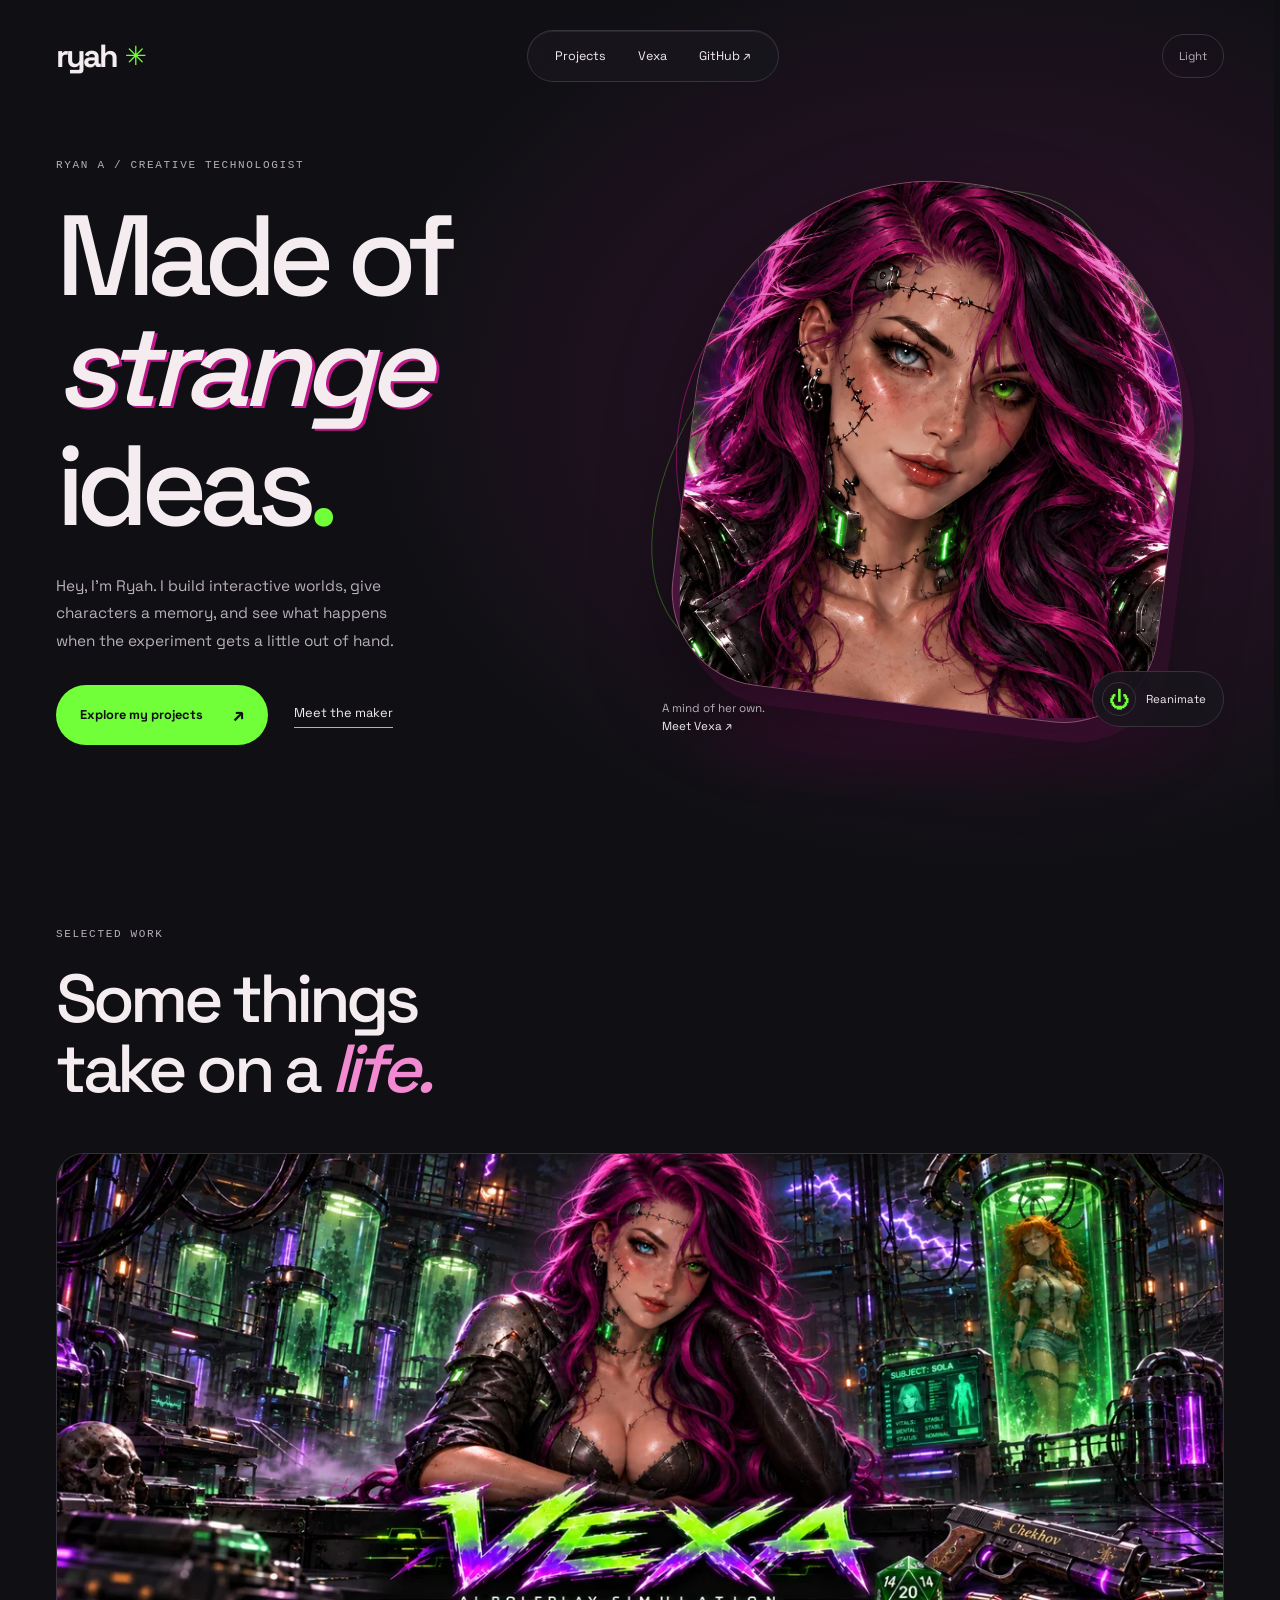
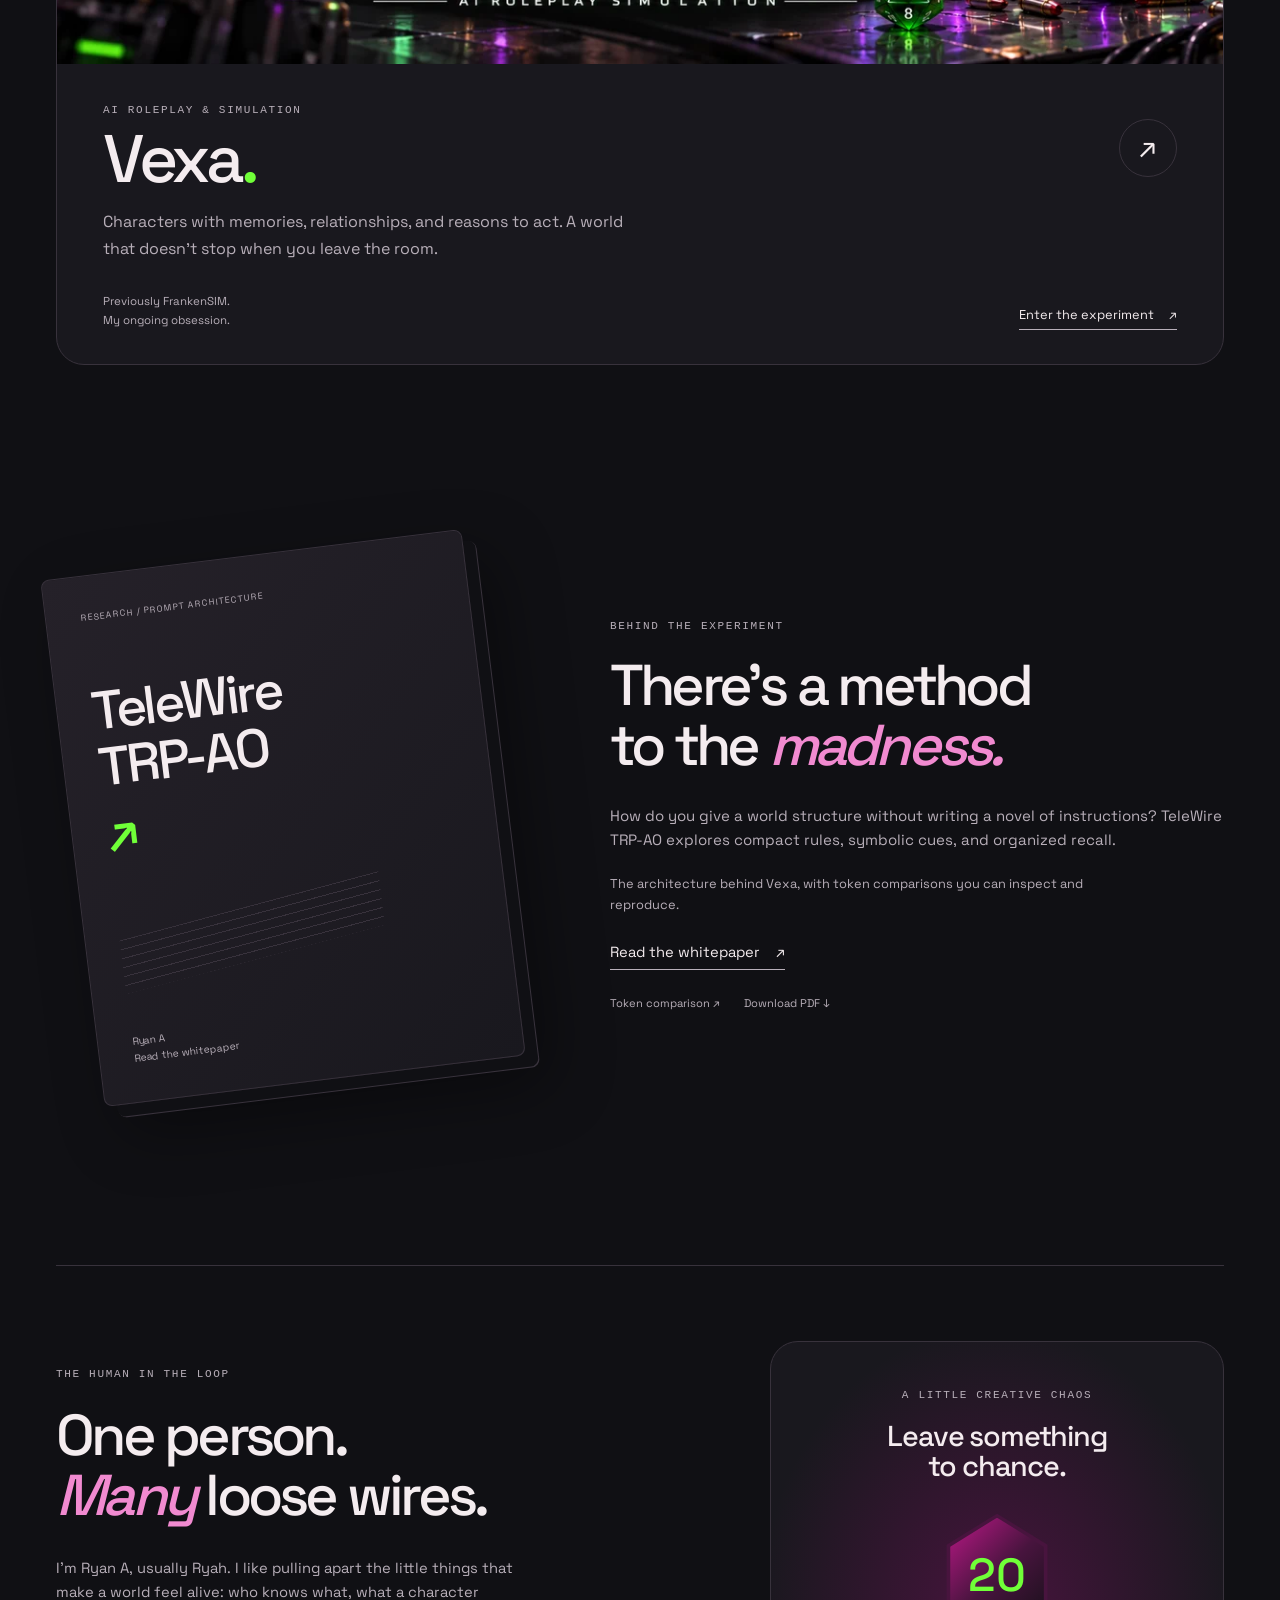
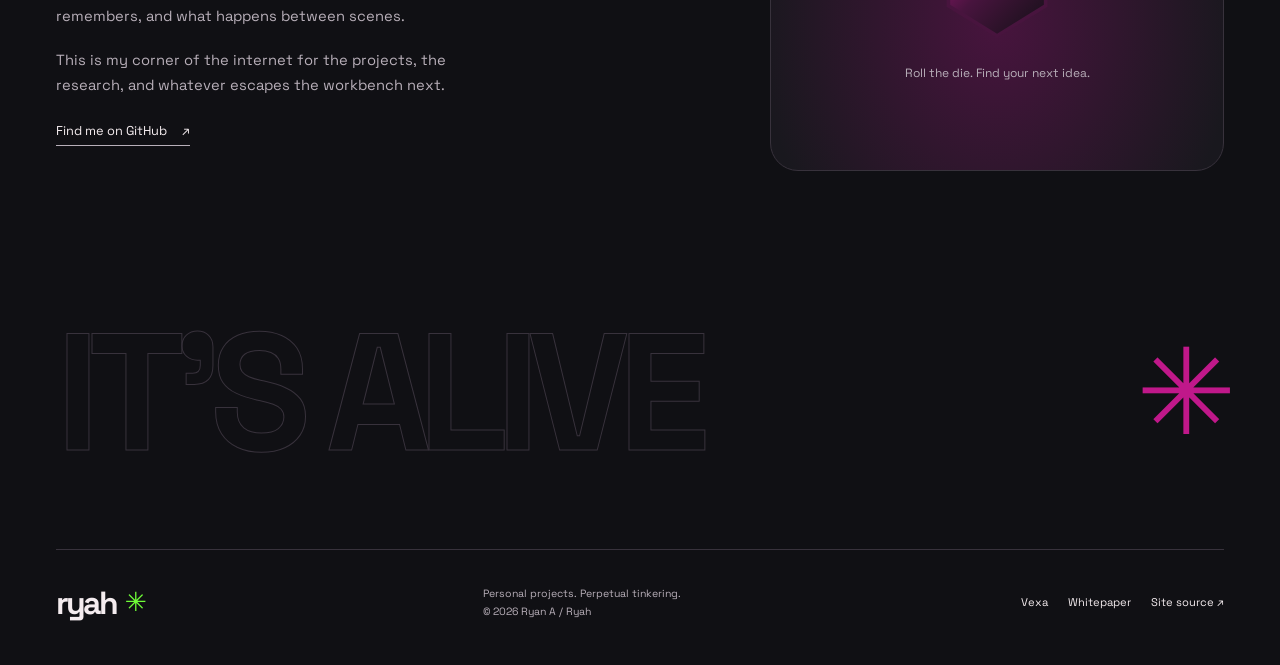
==== index.html @ 78259ca6 "redesign" ====
﻿<!doctype html>
<html lang="en">
  <head>
    <meta charset="utf-8" />
    <meta name="viewport" content="width=device-width, initial-scale=1" />
    <title>Ryan A / Ryah | Projects &amp; Writing</title>
    <meta
      name="description"
      content="Personal projects by Ryan A (Ryah). Explore Vexa, a stateful roleplay preset, and the TeleWire TRP-AO technical whitepaper."
    />
    <meta property="og:title" content="Ryan A / Ryah" />
    <meta
      property="og:description"
      content="Experiments in interactive worlds, character systems, and structured prompting."
    />
    <meta property="og:type" content="website" />
    <meta property="og:url" content="https://ryah.github.io/" />
    <meta
      property="og:image"
      content="https://ryah.github.io/assets/vexa-banner.webp"
    />
    <link rel="canonical" href="https://ryah.github.io/" />
    <link rel="icon" href="assets/favicon.svg" type="image/svg+xml" />
    <link rel="stylesheet" href="assets/site.css?v=reanimated1" />
    <script src="assets/theme.js?v=reanimated1"></script>
    <link
      rel="preload"
      href="assets/fonts/space-grotesk.ttf"
      as="font"
      type="font/ttf"
      crossorigin
    />
  </head>
  <body>
    <a class="skip" href="#main">Skip to content</a>
    <header class="site-header wrap">
      <a class="brand" href="./" aria-label="Ryah home"
        >ryah<span aria-hidden="true">&#10035;</span></a
      >
      <nav class="nav" aria-label="Main navigation">
        <a href="#work">Projects</a><a href="vexa/">Vexa</a
        ><a href="https://github.com/Ryah"
          >GitHub <span aria-hidden="true">&#8599;</span></a
        >
      </nav>
      <button class="theme-toggle" data-theme-toggle type="button" hidden>
        Light
      </button>
    </header>
    <main id="main">
      <section class="hero wrap" aria-labelledby="intro-heading">
        <div class="hero-copy">
          <p class="eyebrow">Ryan A / Creative technologist</p>
          <h1 id="intro-heading">
            Made of<br /><em>strange</em><br />ideas<span class="period"
              >.</span
            >
          </h1>
          <p class="intro">
            Hey, I'm Ryah. I build interactive worlds, give characters a memory,
            and see what happens when the experiment gets a little out of hand.
          </p>
          <div class="actions">
            <a class="button" href="#work"
              >Explore my projects <span aria-hidden="true">&#8599;</span></a
            ><a class="text-link" href="#about">Meet the maker</a>
          </div>
        </div>
        <div class="hero-stage">
          <div class="orbit orbit-one" aria-hidden="true"></div>
          <div class="orbit orbit-two" aria-hidden="true"></div>
          <figure class="specimen">
            <img
              src="assets/vexa-portrait.webp"
              width="900"
              height="900"
              alt="Vexa, a stitched cyberpunk character with magenta hair and mismatched glowing eyes"
              fetchpriority="high"
            />
          </figure>
          <div class="specimen-base" aria-hidden="true"></div>
          <p class="specimen-caption">
            A mind of her own.<br /><a href="vexa/"
              >Meet Vexa <span aria-hidden="true">&#8599;</span></a
            >
          </p>
          <button
            class="power-control"
            type="button"
            data-power
            aria-pressed="false"
            hidden
          >
            <span class="power-symbol" aria-hidden="true">&#9211;</span
            ><span data-power-label>Reanimate</span>
          </button>
        </div>
      </section>
      <section
        class="work-section wrap"
        id="work"
        aria-labelledby="work-heading"
      >
        <div class="section-heading">
          <p class="eyebrow">Selected work</p>
          <h2 id="work-heading">Some things<br />take on a <em>life.</em></h2>
        </div>
        <article class="project feature-project" data-reveal>
          <a class="project-image" href="vexa/" aria-label="Explore Vexa"
            ><img
              src="assets/vexa-lab.webp"
              width="1600"
              height="900"
              alt="Vexa in her neon laboratory with the Vexa roleplay simulation wordmark"
              loading="lazy"
          /></a>
          <div class="project-copy">
            <div class="project-heading">
              <div>
                <p class="eyebrow">AI roleplay &amp; simulation</p>
                <h3>Vexa<span class="period">.</span></h3>
              </div>
              <a class="circle-link" href="vexa/" aria-label="Explore Vexa"
                >&#8599;</a
              >
            </div>
            <p>
              Characters with memories, relationships, and reasons to act. A
              world that doesn't stop when you leave the room.
            </p>
            <div class="project-bottom">
              <p>Previously FrankenSIM.<br />My ongoing obsession.</p>
              <a class="text-link" href="vexa/"
                >Enter the experiment <span aria-hidden="true">&#8599;</span></a
              >
            </div>
          </div>
        </article>
      </section>
      <section
        class="research-section wrap"
        aria-labelledby="research-heading"
        data-reveal
      >
        <a
          class="paper-art"
          href="research/telewire/TeleWire-TRP-AO-Whitepaper.html"
          aria-label="Read the TeleWire TRP-AO whitepaper"
          ><div class="paper-sheet">
            <span class="paper-kicker">Research / Prompt architecture</span
            ><strong>TeleWire<br />TRP-AO<span>&#8599;</span></strong>
            <div class="paper-lines" aria-hidden="true"></div>
            <span class="paper-foot">Ryan A<br />Read the whitepaper</span>
          </div></a
        >
        <div class="research-copy">
          <p class="eyebrow">Behind the experiment</p>
          <h2 id="research-heading">
            There's a method<br />to the <em>madness.</em>
          </h2>
          <p>
            How do you give a world structure without writing a novel of
            instructions? TeleWire TRP-AO explores compact rules, symbolic cues,
            and organized recall.
          </p>
          <p class="small-copy">
            The architecture behind Vexa, with token comparisons you can inspect
            and reproduce.
          </p>
          <a
            class="text-link prominent"
            href="research/telewire/TeleWire-TRP-AO-Whitepaper.html"
            >Read the whitepaper <span aria-hidden="true">&#8599;</span></a
          >
          <div class="research-links">
            <a href="research/telewire/trp-base-comparison/report.html"
              >Token comparison &#8599;</a
            ><a href="research/telewire/TeleWire-TRP-AO-Whitepaper.pdf"
              >Download PDF &#8595;</a
            >
          </div>
        </div>
      </section>
      <section
        class="about-section wrap"
        id="about"
        aria-labelledby="about-heading"
        data-reveal
      >
        <div class="about-copy">
          <p class="eyebrow">The human in the loop</p>
          <h2 id="about-heading">
            One person.<br /><em>Many</em> loose wires.
          </h2>
          <p>
            I'm Ryan A, usually Ryah. I like pulling apart the little things
            that make a world feel alive: who knows what, what a character
            remembers, and what happens between scenes.
          </p>
          <p>
            This is my corner of the internet for the projects, the research,
            and whatever escapes the workbench next.
          </p>
          <a class="text-link" href="https://github.com/Ryah"
            >Find me on GitHub <span aria-hidden="true">&#8599;</span></a
          >
        </div>
        <aside class="dice-toy" aria-labelledby="dice-heading">
          <p class="eyebrow">A little creative chaos</p>
          <h3 id="dice-heading">Leave something<br />to chance.</h3>
          <button
            class="dice-button"
            type="button"
            data-roll
            hidden
            aria-label="Roll a twenty-sided die"
          >
            <span class="die-number" aria-hidden="true">20</span>
          </button>
          <p
            class="dice-result"
            data-roll-result
            role="status"
            aria-live="polite"
          >
            Roll the die. Find your next idea.
          </p>
          <noscript><p>Enable JavaScript to roll the die.</p></noscript>
        </aside>
      </section>
      <div class="closing wrap" aria-hidden="true">
        IT'S ALIVE<span>&#10035;</span>
      </div>
    </main>
    <footer class="site-footer wrap">
      <a class="brand" href="./"
        >ryah<span aria-hidden="true">&#10035;</span></a
      >
      <p>
        Personal projects. Perpetual tinkering.<br />&copy; 2026 Ryan A / Ryah
      </p>
      <div>
        <a href="vexa/">Vexa</a
        ><a href="research/telewire/TeleWire-TRP-AO-Whitepaper.html"
          >Whitepaper</a
        ><a href="https://github.com/Ryah/ryah.github.io"
          >Site source &#8599;</a
        >
      </div>
    </footer>
  </body>
</html>
---- assets/site.css ----
/* Vexa: cyberpunk gothic with physical, Apple-inspired web surfaces.
   DESIGN_VARIANCE: 9 / MOTION_INTENSITY: 6 / VISUAL_DENSITY: 3.
   Shape system: 28px panels, arch-shaped specimen, pill controls.
   Frosted navigation is a web approximation, not Apple Liquid Glass. */
@font-face {
  font-family: Space Grotesk;
  src: url("fonts/space-grotesk.ttf") format("truetype");
  font-weight: 300 700;
  font-display: swap;
}
:root {
  color-scheme: dark;
  --obsidian: #101014;
  --magenta: #c0188a;
  --toxic: #70ff38;
  --plum: #48143e;
  --gunmetal: #41434a;
  --rose: #e4b4a9;
  --bg: #101014;
  --surface: #19181e;
  --ink: #f4ecef;
  --muted: #b8afb9;
  --line: #38323c;
  --accent: #70ff38;
  --link: #f18ad0;
  --wash: #48143e;
  --glass: rgba(24, 22, 29, 0.88);
  --paper: #252129;
  --shadow: rgba(0, 0, 0, 0.4);
}
:root[data-theme="light"] {
  color-scheme: light;
  --bg: #f3e7ed;
  --surface: #eadbe5;
  --ink: #201821;
  --muted: #655666;
  --line: #c8acbf;
  --accent: #316c1b;
  --link: #a51175;
  --wash: #e8bfd9;
  --glass: rgba(243, 231, 237, 0.92);
  --paper: #e5d0df;
  --shadow: rgba(72, 20, 62, 0.17);
}
* {
  box-sizing: border-box;
}
html {
  scroll-behavior: smooth;
  scroll-padding-top: 115px;
}
body {
  margin: 0;
  background: var(--bg);
  color: var(--ink);
  font-family:
    Space Grotesk,
    system-ui,
    sans-serif;
  line-height: 1.65;
  overflow-wrap: break-word;
}
button,
a {
  -webkit-tap-highlight-color: transparent;
}
button {
  font: inherit;
  cursor: pointer;
}
button[hidden] {
  display: none;
}
a {
  color: inherit;
  text-decoration: none;
  text-underline-offset: 5px;
}
a:hover {
  color: var(--link);
}
a:focus-visible,
button:focus-visible,
summary:focus-visible {
  outline: 3px solid var(--accent);
  outline-offset: 6px;
}
img {
  display: block;
  max-width: 100%;
  width: 100%;
  height: auto;
}
h1,
h2,
h3,
p,
figure {
  margin: 0;
}
h1,
h2,
h3 {
  line-height: 1.04;
  letter-spacing: -0.065em;
  font-weight: 500;
}
h2 {
  font-size: clamp(2.6rem, 5.3vw, 4.6rem);
}
em {
  font-style: italic;
  font-weight: 500;
  color: var(--link);
}
p {
  max-width: 62ch;
}
::selection {
  background: var(--toxic);
  color: var(--obsidian);
}
.wrap {
  width: min(1280px, calc(100% - 112px));
  margin-inline: auto;
}
.skip {
  position: fixed;
  top: -100px;
  left: 20px;
  z-index: 100;
  background: var(--toxic);
  color: var(--obsidian);
  padding: 12px;
}
.skip:focus {
  top: 12px;
}
.eyebrow {
  font-family: ui-monospace, Consolas, monospace;
  font-size: 0.69rem;
  letter-spacing: 0.15em;
  text-transform: uppercase;
  line-height: 1.6;
  color: var(--muted);
}
.site-header {
  height: 80px;
  display: flex;
  align-items: center;
  justify-content: space-between;
  position: relative;
  z-index: 20;
  margin-top: 16px;
}
.brand {
  font-size: 2rem;
  font-weight: 700;
  letter-spacing: -0.09em;
  display: inline-flex;
  align-items: center;
  gap: 8px;
  line-height: 1;
}
.brand span {
  color: var(--accent);
  font-size: 1.65rem;
  display: inline-block;
}
.nav {
  display: flex;
  gap: 32px;
  align-items: center;
  padding: 12px 27px;
  background: var(--glass);
  border: 1px solid var(--line);
  border-radius: 100px;
  backdrop-filter: blur(20px);
  box-shadow: inset 0 1px 0 rgba(228, 180, 169, 0.1);
  font-size: 0.78rem;
}
.nav a {
  padding-block: 4px;
}
.nav a[aria-current] {
  color: var(--accent);
}
.theme-toggle {
  border: 1px solid var(--line);
  background: transparent;
  color: var(--muted);
  border-radius: 100px;
  padding: 10px 16px;
  font-size: 0.72rem;
  min-height: 44px;
}
.theme-toggle:hover {
  color: var(--ink);
  border-color: var(--muted);
}
.hero {
  display: grid;
  grid-template-columns: 1.08fr 1fr;
  align-items: center;
  min-height: 740px;
  padding-block: 55px 85px;
  position: relative;
  isolation: isolate;
}
.hero:before {
  content: "";
  position: absolute;
  inset: -100px -50px -60px 24%;
  background: radial-gradient(ellipse at 70% 45%, var(--wash), transparent 67%);
  opacity: 0.64;
  z-index: -2;
  pointer-events: none;
}
.hero-copy {
  z-index: 3;
}
.hero h1 {
  font-size: clamp(5rem, 8.9vw, 8.2rem);
  line-height: 0.98;
  margin: 25px 0 30px;
  letter-spacing: -0.075em;
}
.hero h1 em {
  display: inline-block;
  padding-right: 14px;
  padding-bottom: 7px;
  color: var(--ink);
  text-shadow: 3px 2px 0 var(--magenta);
}
.period {
  color: var(--accent);
}
.intro {
  color: var(--muted);
  font-size: 0.96rem;
  line-height: 1.8;
  max-width: 365px;
}
.actions {
  display: flex;
  align-items: center;
  gap: 26px;
  flex-wrap: wrap;
  margin-top: 30px;
}
.button {
  display: inline-flex;
  align-items: center;
  justify-content: space-between;
  gap: 30px;
  min-height: 52px;
  padding: 14px 23px;
  background: var(--toxic);
  color: var(--obsidian);
  font-size: 0.8rem;
  font-weight: 700;
  border: 1px solid transparent;
  border-radius: 100px;
  transition:
    transform 0.3s cubic-bezier(0.16, 1, 0.3, 1),
    box-shadow 0.3s;
}
.button:hover {
  color: var(--obsidian);
  transform: translateY(-3px);
  box-shadow: 0 8px 32px rgba(112, 255, 56, 0.16);
}
.button:active,
.circle-link:active {
  transform: scale(0.97);
}
.button span {
  font-size: 1.15rem;
}
.text-link {
  font-size: 0.8rem;
  display: inline-block;
  border-bottom: 1px solid var(--muted);
  padding-bottom: 4px;
}
.text-link span {
  margin-left: 12px;
}
.hero-stage {
  position: relative;
  min-width: 0;
  height: 570px;
  perspective: 1100px;
}
.specimen {
  position: absolute;
  inset: 15px 8% 30px 5%;
  border-radius: 240px 240px 95px 95px;
  overflow: hidden;
  transform: rotate(7deg);
  border: 1px solid rgba(228, 180, 169, 0.38);
  background: var(--plum);
  box-shadow:
    14px 18px 0 rgba(192, 24, 138, 0.11),
    0 30px 80px var(--shadow);
  transition:
    transform 0.7s cubic-bezier(0.16, 1, 0.3, 1),
    box-shadow 0.7s;
}
.specimen img {
  height: 100%;
  object-fit: cover;
  object-position: 52% 50%;
  transform: scale(1.05) rotate(-7deg);
  filter: saturate(0.82);
  transition:
    filter 0.7s,
    transform 0.7s;
}
.hero-stage:hover .specimen {
  transform: rotate(3deg) translateY(-5px);
}
.hero-stage:hover .specimen img {
  transform: scale(1.08) rotate(-3deg);
  filter: saturate(1.1);
}
.orbit {
  position: absolute;
  border: 1px solid var(--magenta);
  border-radius: 50%;
  pointer-events: none;
}
.orbit-one {
  inset: 50px -2% 55px -3%;
  transform: rotate(-28deg) rotateY(42deg);
  opacity: 0.65;
}
.orbit-two {
  inset: 0 10% 5px -3%;
  transform: rotate(43deg) rotateY(54deg);
  border-color: var(--accent);
  opacity: 0.32;
}
.specimen-base {
  position: absolute;
  bottom: 0;
  left: 8%;
  right: 6%;
  height: 30px;
  border-radius: 50%;
  background: var(--magenta);
  filter: blur(35px);
  opacity: 0.45;
  z-index: -1;
}
.specimen-caption {
  position: absolute;
  bottom: 0;
  left: 0;
  font-size: 0.73rem;
  color: var(--muted);
  line-height: 1.6;
  z-index: 3;
}
.specimen-caption a {
  color: var(--ink);
}
.power-control {
  position: absolute;
  bottom: 9px;
  right: 0;
  display: flex;
  align-items: center;
  gap: 10px;
  border: 1px solid var(--line);
  border-radius: 100px;
  background: var(--glass);
  color: var(--ink);
  padding: 10px 17px 10px 9px;
  backdrop-filter: blur(16px);
  font-size: 0.72rem;
  z-index: 3;
  transition: transform 0.3s;
}
.power-symbol {
  display: grid;
  place-items: center;
  width: 34px;
  height: 34px;
  border: 1px solid var(--line);
  border-radius: 50%;
  color: var(--accent);
  font-size: 1.3rem;
}
.power-control:active {
  transform: scale(0.96);
}
body.is-powered .specimen {
  box-shadow:
    12px 18px 0 rgba(192, 24, 138, 0.25),
    0 0 100px rgba(192, 24, 138, 0.3);
  transform: rotate(0);
}
body.is-powered .specimen img {
  filter: saturate(1.3);
  transform: scale(1.08);
}
body.is-powered .orbit {
  border-width: 2px;
  opacity: 0.8;
}
.power-control[aria-pressed="true"] .power-symbol {
  background: var(--toxic);
  color: var(--obsidian);
}
.work-section {
  padding-top: 90px;
}
.section-heading {
  margin-bottom: 48px;
}
.section-heading .eyebrow {
  margin-bottom: 20px;
}
.project {
  border: 1px solid var(--line);
  border-radius: 28px;
  overflow: hidden;
  background: var(--surface);
}
.project-image {
  display: block;
  overflow: hidden;
}
.project-image img {
  transition: transform 0.9s cubic-bezier(0.16, 1, 0.3, 1);
  aspect-ratio: 16/7;
  object-fit: cover;
}
.project-image:hover img {
  transform: scale(1.035);
}
.project-copy {
  padding: 38px 46px 34px;
}
.project-heading {
  display: flex;
  justify-content: space-between;
  align-items: center;
  margin-bottom: 15px;
}
.project h3 {
  font-size: 4.2rem;
  margin-top: 5px;
}
.circle-link {
  display: grid;
  place-items: center;
  width: 58px;
  height: 58px;
  border: 1px solid var(--line);
  border-radius: 50%;
  font-size: 1.8rem;
  transition:
    background 0.3s,
    transform 0.3s;
}
.circle-link:hover {
  background: var(--toxic);
  color: var(--obsidian);
  transform: rotate(10deg);
}
.project-copy > p {
  color: var(--muted);
  font-size: 1rem;
  max-width: 530px;
}
.project-bottom {
  display: flex;
  justify-content: space-between;
  align-items: flex-end;
  margin-top: 30px;
  gap: 25px;
}
.project-bottom p {
  font-size: 0.72rem;
  color: var(--muted);
}
.research-section {
  display: grid;
  grid-template-columns: 0.85fr 1.15fr;
  align-items: center;
  gap: 100px;
  padding-block: 160px;
}
.paper-art {
  position: relative;
  padding: 28px 15px 22px;
  perspective: 900px;
}
.paper-art:before {
  content: "";
  position: absolute;
  inset: 5% 0 0;
  background: radial-gradient(ellipse, var(--wash), transparent 65%);
  z-index: -1;
}
.paper-sheet {
  aspect-ratio: 4/5;
  background: linear-gradient(135deg, var(--paper), var(--surface));
  border: 1px solid var(--line);
  border-radius: 8px;
  padding: 34px;
  box-shadow:
    12px 12px 0 var(--bg),
    13px 13px 0 var(--line),
    22px 28px 65px var(--shadow);
  transform: rotate(-7deg);
  transition: transform 0.6s cubic-bezier(0.16, 1, 0.3, 1);
  display: flex;
  flex-direction: column;
  justify-content: space-between;
}
.paper-art:hover .paper-sheet {
  transform: rotate(-2deg) translateY(-6px);
}
.paper-kicker {
  font-size: 0.55rem;
  text-transform: uppercase;
  letter-spacing: 0.12em;
  color: var(--muted);
}
.paper-sheet strong {
  font-size: clamp(2.2rem, 4.2vw, 3.8rem);
  letter-spacing: -0.06em;
  line-height: 1.05;
  font-weight: 500;
}
.paper-sheet strong span {
  display: block;
  color: var(--accent);
  margin-top: 10px;
}
.paper-lines {
  height: 54px;
  background: repeating-linear-gradient(
    0deg,
    transparent 0 8px,
    var(--line) 8px 9px
  );
  width: 75%;
  transform: skewY(-8deg);
}
.paper-foot {
  font-size: 0.64rem;
  color: var(--muted);
}
.research-copy h2 {
  margin: 20px 0 28px;
  font-size: clamp(2.5rem, 4.5vw, 4rem);
}
.research-copy > p:not(.eyebrow) {
  color: var(--muted);
  font-size: 0.94rem;
  margin-bottom: 20px;
}
.small-copy {
  font-size: 0.8rem !important;
}
.prominent {
  margin-top: 5px;
  font-size: 0.92rem;
}
.research-links {
  display: flex;
  gap: 24px;
  flex-wrap: wrap;
  margin-top: 24px;
  font-size: 0.7rem;
  color: var(--muted);
}
.about-section {
  display: grid;
  grid-template-columns: 1.15fr 0.85fr;
  gap: 100px;
  align-items: center;
  padding-block: 75px 130px;
  border-top: 1px solid var(--line);
}
.about-copy h2 {
  margin: 22px 0 30px;
  font-size: clamp(2.5rem, 4.5vw, 4rem);
}
.about-copy > p:not(.eyebrow) {
  font-size: 0.92rem;
  color: var(--muted);
  margin-bottom: 20px;
  max-width: 460px;
}
.dice-toy {
  text-align: center;
  padding: 45px 25px;
  border: 1px solid var(--line);
  border-radius: 28px;
  background:
    radial-gradient(ellipse at 50% 65%, var(--wash), transparent 75%),
    var(--surface);
  min-height: 430px;
}
.dice-toy .eyebrow {
  margin-inline: auto;
}
.dice-toy h3 {
  font-size: 1.8rem;
  letter-spacing: -0.04em;
  margin-top: 17px;
}
.dice-button {
  display: block;
  margin: 32px auto 25px;
  width: 112px;
  height: 124px;
  background: var(--plum);
  color: var(--toxic);
  border: 0;
  clip-path: polygon(50% 0, 95% 25%, 95% 75%, 50% 100%, 5% 75%, 5% 25%);
  position: relative;
  transition: transform 0.4s cubic-bezier(0.16, 1, 0.3, 1);
}
.dice-button:before {
  content: "";
  position: absolute;
  inset: 4px;
  background: linear-gradient(135deg, #c0188a, #48143e 50%, #101014);
  clip-path: inherit;
  z-index: -1;
}
.dice-button:focus-visible {
  clip-path: none;
  border-radius: 20px;
}
.dice-button:hover {
  transform: rotate(9deg) scale(1.08);
}
.die-number {
  font-size: 2.9rem;
  font-weight: 500;
}
.dice-result {
  font-size: 0.75rem;
  line-height: 1.7;
  color: var(--muted);
  max-width: 30ch;
  margin-inline: auto;
  min-height: 3.4em;
}
.is-rolling {
  animation: roll 0.55s ease;
}
.is-critical .dice-result {
  color: var(--accent);
}
.closing {
  font-size: clamp(3.2rem, 13vw, 12rem);
  font-weight: 700;
  line-height: 1.1;
  letter-spacing: -0.075em;
  white-space: nowrap;
  color: transparent;
  -webkit-text-stroke: 1px var(--line);
  padding-bottom: 65px;
  display: flex;
  justify-content: space-between;
  align-items: center;
}
.closing span {
  color: var(--magenta);
  -webkit-text-stroke: 0;
  font-size: 0.72em;
}
.site-footer {
  border-top: 1px solid var(--line);
  padding-block: 35px 45px;
  display: flex;
  justify-content: space-between;
  gap: 30px;
  align-items: center;
}
.site-footer p {
  font-size: 0.66rem;
  color: var(--muted);
}
.site-footer > div {
  display: flex;
  gap: 20px;
  font-size: 0.7rem;
}
/* Vexa keeps its route, anchors and factual release status. */
.vexa-hero {
  padding-top: 45px;
}
.back {
  font-size: 0.75rem;
  color: var(--muted);
  display: inline-block;
  margin-bottom: 55px;
}
.vexa-heading {
  display: grid;
  grid-template-columns: 1.2fr 1fr;
  gap: 80px;
  align-items: end;
  margin: 24px 0 60px;
}
.vexa-heading h1 {
  font-size: clamp(4rem, 8.5vw, 7.5rem);
}
.vexa-hero-copy {
  padding-bottom: 8px;
  color: var(--muted);
  font-size: 0.95rem;
}
.vexa-hero-copy .button {
  margin-top: 25px;
}
.vexa-cover img {
  border-radius: 28px;
  aspect-ratio: 8/3;
  object-fit: cover;
  border: 1px solid var(--line);
}
.vexa-cover figcaption {
  font-size: 0.65rem;
  color: var(--muted);
  margin-top: 14px;
}
.vexa-overview {
  display: grid;
  grid-template-columns: 1fr 1fr;
  gap: 90px;
  padding-block: 130px 110px;
}
.vexa-overview h2 {
  font-size: clamp(2.8rem, 4.7vw, 4.5rem);
  margin-bottom: 25px;
}
.overview-lede,
.overview-copy {
  font-size: 0.94rem;
  color: var(--muted);
}
.overview-copy {
  padding-top: 12px;
}
.overview-copy p + p {
  margin-top: 25px;
}
.systems-section .section-title {
  font-size: clamp(2.4rem, 4vw, 3.5rem);
  margin-bottom: 45px;
}
.systems-grid {
  display: grid;
  grid-template-columns: 1fr 1fr;
  column-gap: 75px;
  row-gap: 50px;
}
.system-card {
  padding-top: 22px;
  border-top: 1px solid var(--line);
}
.system-mark {
  color: var(--accent);
  font-size: 2rem;
}
.system-card h3 {
  font-size: 1.65rem;
  letter-spacing: -0.04em;
  margin: 18px 0 15px;
}
.system-card p {
  color: var(--muted);
  font-size: 0.88rem;
  max-width: 45ch;
}
.release-section {
  padding-block: 120px;
}
.release-note {
  position: relative;
  border: 1px solid var(--line);
  background:
    radial-gradient(ellipse at 100% 100%, var(--wash), transparent 65%),
    var(--surface);
  border-radius: 28px;
  padding: 60px;
}
.release-note h2 {
  font-size: clamp(2.5rem, 4.5vw, 4rem);
  margin: 15px 0 25px;
}
.release-note > p {
  color: var(--muted);
  font-size: 0.9rem;
  margin-top: 15px;
  max-width: 67ch;
}
.note-pin {
  font-size: 2rem;
  color: var(--accent);
}
.button-magenta {
  background: var(--magenta);
  color: #f4ecef;
}
.button-magenta:hover {
  color: #f4ecef;
}
.faq-section {
  padding-bottom: 110px;
}
.faq-section .section-title {
  font-size: 3rem;
  margin-bottom: 35px;
}
.faq details {
  border-bottom: 1px solid var(--line);
  padding: 22px 0;
}
.faq summary {
  cursor: pointer;
  font-size: 1.05rem;
  min-height: 32px;
}
.faq details p {
  font-size: 0.9rem;
  color: var(--muted);
  margin: 20px 0;
  max-width: 80ch;
}
.faq details a {
  text-decoration: underline;
  color: var(--link);
}
.brand-spark {
  color: var(--accent);
}
/* Entry establishes hierarchy; reveals introduce each separate project. */
@keyframes enter {
  from {
    opacity: 0;
    transform: translateY(22px);
  }
  to {
    opacity: 1;
    transform: translateY(0);
  }
}
@keyframes roll {
  0%,
  100% {
    transform: rotate(0);
  }
  40% {
    transform: rotate(75deg) scale(0.88);
  }
  75% {
    transform: rotate(-20deg);
  }
}
@media (prefers-reduced-motion: no-preference) {
  .hero-copy {
    animation: enter 0.8s both;
  }
  .hero-stage {
    animation: enter 1s 0.12s both;
  }
  .vexa-heading {
    animation: enter 0.8s both;
  }
  .reveal-ready {
    opacity: 0;
    transform: translateY(24px);
    transition:
      opacity 0.8s,
      transform 0.8s cubic-bezier(0.16, 1, 0.3, 1);
  }
  .reveal-ready.is-visible {
    opacity: 1;
    transform: translateY(0);
  }
}
@media (min-width: 1500px) {
  .hero {
    min-height: 820px;
  }
  .hero-stage {
    height: 630px;
  }
}
@media (max-width: 1023px) {
  .wrap {
    width: calc(100% - 64px);
  }
  .hero {
    min-height: 650px;
    padding-top: 35px;
    grid-template-columns: 1fr 1fr;
  }
  .hero h1 {
    font-size: clamp(4.4rem, 10vw, 6rem);
  }
  .hero-stage {
    height: 470px;
  }
  .specimen {
    inset: 30px 0 45px 4%;
  }
  .intro {
    max-width: 320px;
    font-size: 0.88rem;
  }
  .hero-copy .actions {
    gap: 20px;
  }
  .research-section,
  .about-section {
    gap: 50px;
  }
  .research-section {
    padding-block: 110px;
  }
  .paper-sheet {
    padding: 25px;
  }
  .vexa-heading {
    gap: 35px;
  }
  .vexa-overview {
    gap: 50px;
  }
  .site-footer > div {
    gap: 14px;
  }
  .specimen-caption {
    font-size: 0.65rem;
  }
  .power-control {
    bottom: -32px;
    right: 0;
  }
}
@media (max-width: 767px) {
  html {
    scroll-padding-top: 30px;
  }
  .wrap {
    width: calc(100% - 40px);
  }
  .site-header {
    height: 70px;
    margin-top: 4px;
    gap: 10px;
  }
  .brand {
    font-size: 1.65rem;
  }
  .brand span {
    font-size: 1.4rem;
  }
  .nav {
    gap: 15px;
    padding: 9px 15px;
    font-size: 0.68rem;
  }
  .theme-toggle {
    font-size: 0.65rem;
    padding: 8px 11px;
  }
  .hero {
    grid-template-columns: 1fr;
    padding-top: 48px;
    padding-bottom: 65px;
    gap: 40px;
    min-height: auto;
  }
  .hero:before {
    inset: 30% -20px 0 0;
  }
  .hero h1 {
    font-size: clamp(4.8rem, 15vw, 7rem);
    margin-block: 22px;
  }
  .intro {
    max-width: 400px;
    font-size: 0.9rem;
  }
  .hero-stage {
    height: 480px;
    width: min(460px, 100%);
    margin-inline: auto;
  }
  .specimen {
    inset: 0 8% 45px 8%;
  }
  .orbit-one {
    inset: 30px 2% 50px;
  }
  .orbit-two {
    inset: -15px 12% 10px 2%;
  }
  .specimen-caption {
    bottom: 0;
    font-size: 0.7rem;
  }
  .power-control {
    bottom: 0;
  }
  .hero-copy .actions {
    gap: 25px;
  }
  .work-section {
    padding-top: 60px;
  }
  .section-heading {
    margin-bottom: 32px;
  }
  .project-image img {
    aspect-ratio: 4/3;
    object-position: 53%;
  }
  .project-copy {
    padding: 28px 25px;
  }
  .project h3 {
    font-size: 3.5rem;
  }
  .project-bottom {
    align-items: start;
    flex-direction: column;
    gap: 18px;
  }
  .project-copy > p {
    font-size: 0.9rem;
  }
  .research-section {
    grid-template-columns: 1fr;
    gap: 50px;
    padding-block: 90px;
  }
  .paper-art {
    width: min(330px, 88%);
    margin-inline: auto;
    order: 2;
  }
  .research-copy h2,
  .about-copy h2 {
    font-size: clamp(2.6rem, 8vw, 3.6rem);
  }
  .paper-sheet strong {
    font-size: 3rem;
  }
  .about-section {
    grid-template-columns: 1fr;
    gap: 45px;
    padding-block: 65px 75px;
  }
  .dice-toy {
    max-width: 440px;
    width: 100%;
    margin-inline: auto;
  }
  .closing {
    padding-bottom: 35px;
    font-size: 13vw;
  }
  .site-footer {
    flex-wrap: wrap;
    gap: 25px;
  }
  .site-footer > div {
    width: 100%;
    gap: 25px;
  }
  .site-footer p {
    text-align: right;
  }
  .vexa-hero {
    padding-top: 25px;
  }
  .back {
    margin-bottom: 38px;
  }
  .vexa-heading {
    grid-template-columns: 1fr;
    gap: 25px;
    margin-bottom: 40px;
  }
  .vexa-heading h1 {
    font-size: clamp(3.8rem, 13vw, 6rem);
  }
  .vexa-cover img {
    aspect-ratio: 4/3;
    object-position: 55%;
  }
  .vexa-overview {
    grid-template-columns: 1fr;
    gap: 25px;
    padding-block: 75px;
  }
  .systems-grid {
    grid-template-columns: 1fr;
    gap: 35px;
  }
  .system-card p {
    max-width: 55ch;
  }
  .release-section {
    padding-block: 75px;
  }
  .release-note {
    padding: 30px 25px;
  }
  .release-note .actions {
    align-items: start;
    flex-direction: column;
    gap: 20px;
  }
  .faq-section {
    padding-bottom: 75px;
  }
  .faq-section .section-title {
    font-size: 2.5rem;
  }
}
@media (max-width: 374px) {
  .hero:before {
    right: -16px;
  }
  .wrap {
    width: calc(100% - 32px);
  }
  .nav {
    gap: 11px;
    padding-inline: 12px;
  }
  .nav a:last-child {
    font-size: 0;
  }
  .nav a:last-child span {
    font-size: 1rem;
  }
  .theme-toggle {
    padding-inline: 9px;
  }
  .hero-stage {
    height: 400px;
  }
  .hero h1 {
    font-size: 4.6rem;
  }
  .power-control {
    padding-right: 12px;
    font-size: 0.65rem;
  }
  .power-symbol {
    width: 28px;
    height: 28px;
  }
  .specimen-caption {
    font-size: 0.65rem;
  }
  .eyebrow {
    font-size: 0.62rem;
  }
}
@media (prefers-reduced-motion: reduce) {
  html {
    scroll-behavior: auto;
  }
  *,
  *:before,
  *:after {
    animation: none !important;
    transition: none !important;
  }
  .reveal-ready {
    opacity: 1;
    transform: none;
  }
  .hero-stage:hover .specimen,
  .hero-stage:hover .specimen img {
    transform: none;
  }
}
@media (prefers-reduced-transparency: reduce) {
  .nav,
  .power-control {
    background: var(--surface);
    backdrop-filter: none;
  }
}
@media (prefers-contrast: more) {
  :root {
    --muted: var(--ink);
    --line: var(--ink);
  }
  .nav,
  .power-control {
    background: var(--bg);
    backdrop-filter: none;
  }
  .eyebrow {
    letter-spacing: 0.1em;
  }
}
/* The specimen rings may cross their stage, but never widen the viewport. */
body {
  overflow-x: clip;
}
.nav {
  padding-block: 3px;
}
.nav a {
  display: flex;
  align-items: center;
  gap: 3px;
  min-height: 44px;
}
.notfound {
  min-height: 85dvh;
  display: flex;
  flex-direction: column;
  justify-content: center;
  align-items: flex-start;
  gap: 25px;
}
.notfound h1 {
  font-size: clamp(3rem, 7vw, 6rem);
}
.notfound p {
  color: var(--muted);
}
@media (max-width: 767px) {
  .nav {
    padding-block: 1px;
  }
  .hero-stage {
    overflow: clip;
    overflow-clip-margin: 15px;
  }
  .power-control {
    bottom: 8px;
  }
  .specimen-caption {
    bottom: 8px;
  }
}
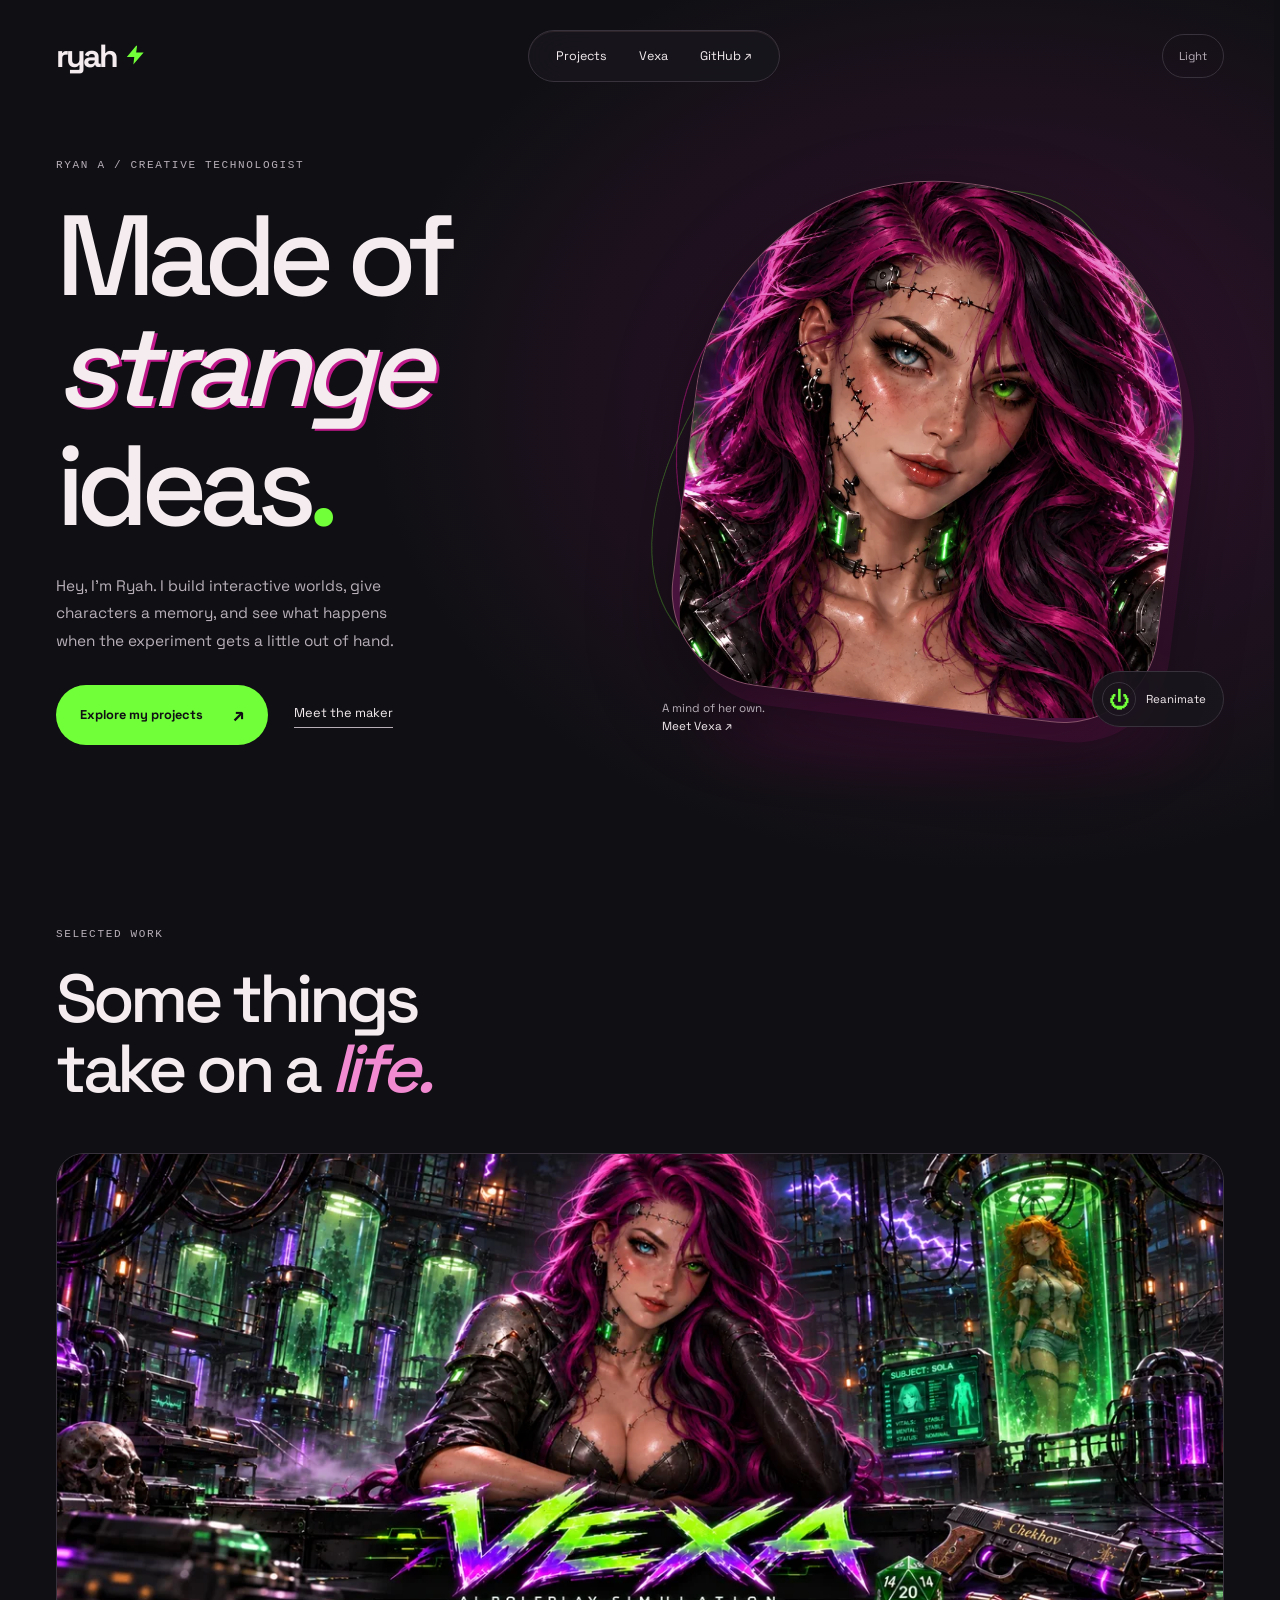
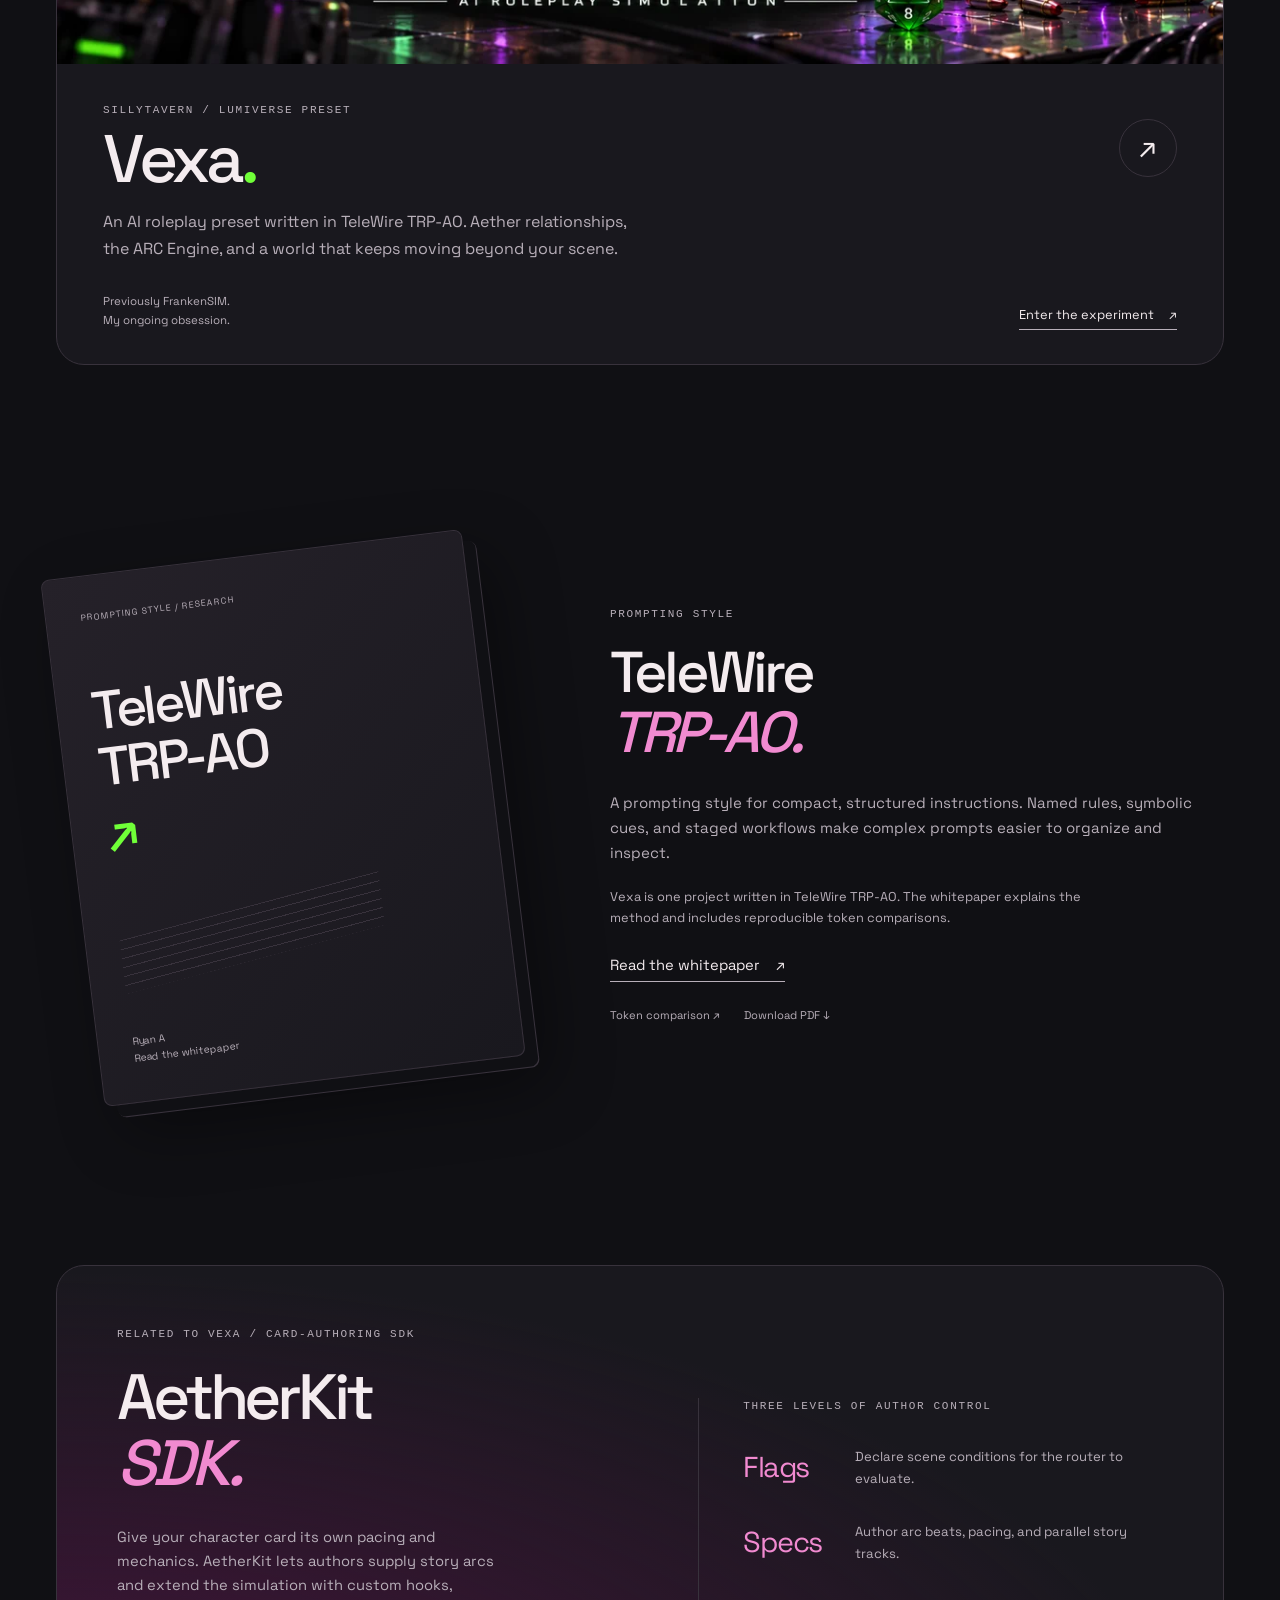
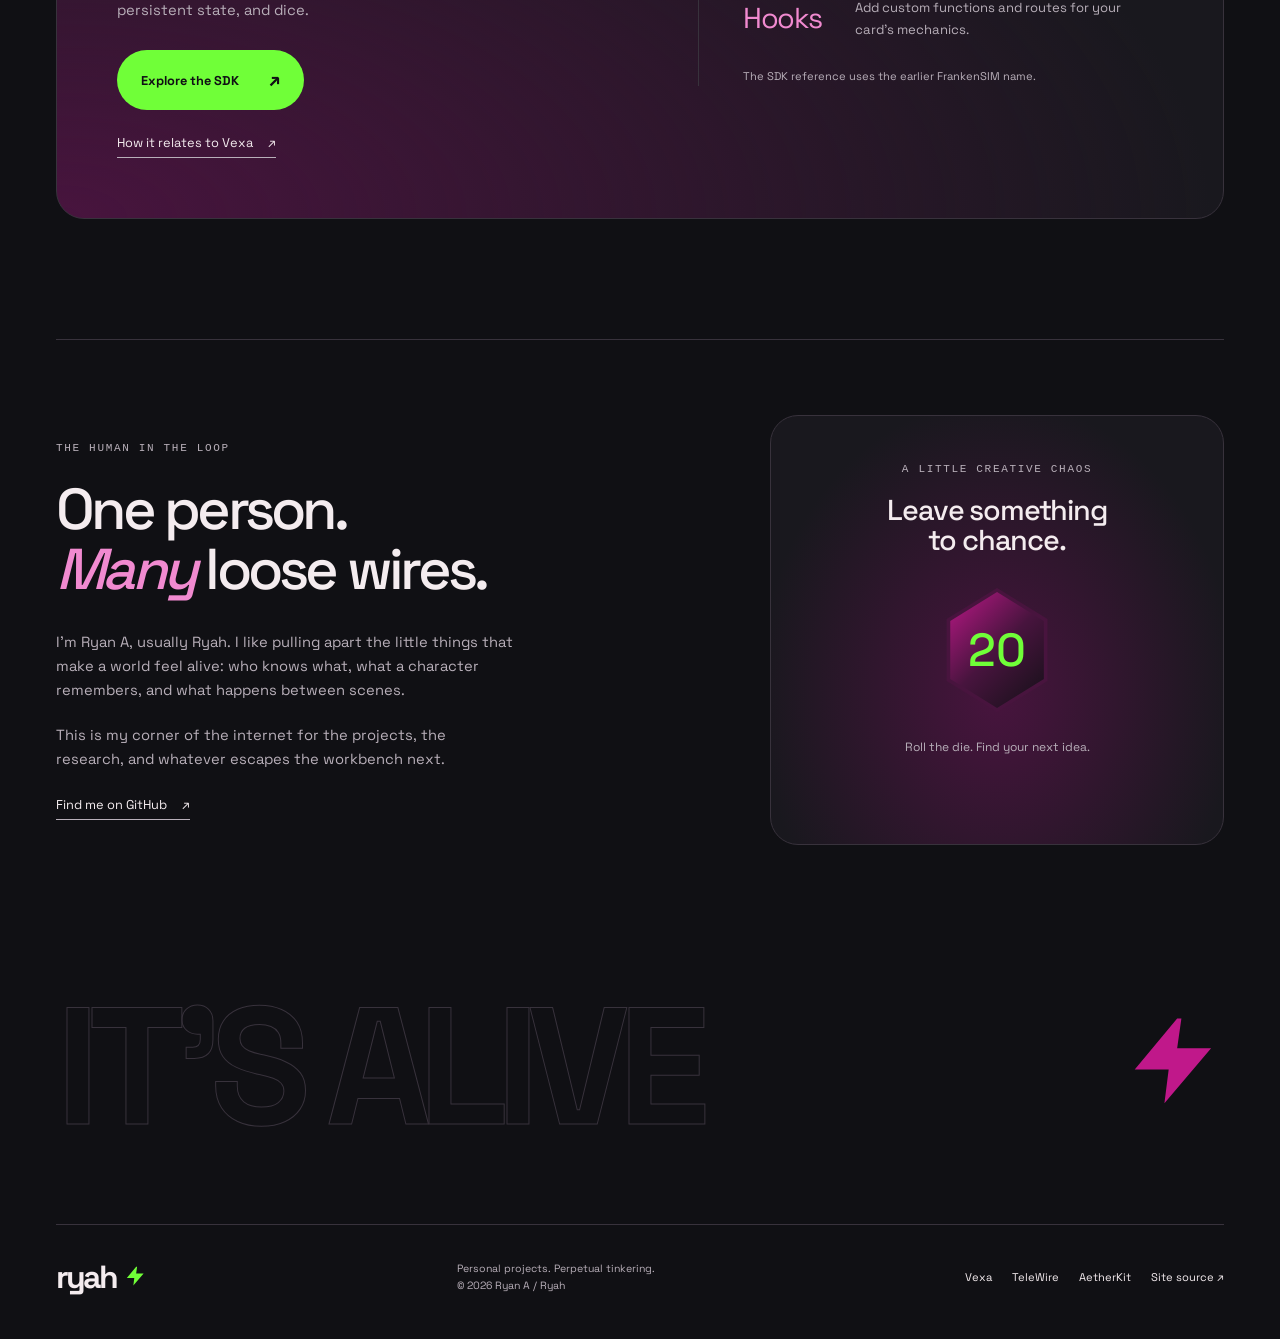
==== commit 7f3e365e: "redesign" ====
--- a/index.html
+++ b/index.html
@@ -6,7 +6,7 @@
     <title>Ryan A / Ryah | Projects &amp; Writing</title>
     <meta
       name="description"
-      content="Personal projects by Ryan A (Ryah). Explore Vexa, a stateful roleplay preset, and the TeleWire TRP-AO technical whitepaper."
+      content="Projects by Ryan A (Ryah): Vexa, a SillyTavern/Lumiverse AI roleplay preset; TeleWire TRP-AO, a prompting style; and the related AetherKit card-authoring SDK."
     />
     <meta property="og:title" content="Ryan A / Ryah" />
     <meta
@@ -21,8 +21,8 @@
     />
     <link rel="canonical" href="https://ryah.github.io/" />
     <link rel="icon" href="assets/favicon.svg" type="image/svg+xml" />
-    <link rel="stylesheet" href="assets/site.css?v=reanimated1" />
-    <script src="assets/theme.js?v=reanimated1"></script>
+    <link rel="stylesheet" href="assets/site.css?v=reanimated3" />
+    <script src="assets/theme.js?v=reanimated2"></script>
     <link
       rel="preload"
       href="assets/fonts/space-grotesk.ttf"
@@ -35,8 +35,15 @@
     <a class="skip" href="#main">Skip to content</a>
     <header class="site-header wrap">
       <a class="brand" href="./" aria-label="Ryah home"
-        >ryah<span aria-hidden="true">&#10035;</span></a
-      >
+        >ryah<span aria-hidden="true"
+          ><svg
+            class="icon-bolt"
+            viewBox="0 0 24 24"
+            aria-hidden="true"
+            focusable="false"
+          >
+            <path d="M13 2 3 14h8l-1 8 11-13h-8l1-7Z" /></svg></span
+      ></a>
       <nav class="nav" aria-label="Main navigation">
         <a href="#work">Projects</a><a href="vexa/">Vexa</a
         ><a href="https://github.com/Ryah"
@@ -117,7 +124,7 @@
           <div class="project-copy">
             <div class="project-heading">
               <div>
-                <p class="eyebrow">AI roleplay &amp; simulation</p>
+                <p class="eyebrow">SillyTavern / Lumiverse preset</p>
                 <h3>Vexa<span class="period">.</span></h3>
               </div>
               <a class="circle-link" href="vexa/" aria-label="Explore Vexa"
@@ -125,8 +132,9 @@
               >
             </div>
             <p>
-              Characters with memories, relationships, and reasons to act. A
-              world that doesn't stop when you leave the room.
+              An AI roleplay preset written in TeleWire TRP-AO. Aether
+              relationships, the ARC Engine, and a world that keeps moving
+              beyond your scene.
             </p>
             <div class="project-bottom">
               <p>Previously FrankenSIM.<br />My ongoing obsession.</p>
@@ -139,6 +147,7 @@
       </section>
       <section
         class="research-section wrap"
+        id="telewire"
         aria-labelledby="research-heading"
         data-reveal
       >
@@ -147,25 +156,23 @@
           href="research/telewire/TeleWire-TRP-AO-Whitepaper.html"
           aria-label="Read the TeleWire TRP-AO whitepaper"
           ><div class="paper-sheet">
-            <span class="paper-kicker">Research / Prompt architecture</span
+            <span class="paper-kicker">Prompting style / Research</span
             ><strong>TeleWire<br />TRP-AO<span>&#8599;</span></strong>
             <div class="paper-lines" aria-hidden="true"></div>
             <span class="paper-foot">Ryan A<br />Read the whitepaper</span>
           </div></a
         >
         <div class="research-copy">
-          <p class="eyebrow">Behind the experiment</p>
-          <h2 id="research-heading">
-            There's a method<br />to the <em>madness.</em>
-          </h2>
+          <p class="eyebrow">Prompting style</p>
+          <h2 id="research-heading">TeleWire<br /><em>TRP-AO.</em></h2>
           <p>
-            How do you give a world structure without writing a novel of
-            instructions? TeleWire TRP-AO explores compact rules, symbolic cues,
-            and organized recall.
+            A prompting style for compact, structured instructions. Named rules,
+            symbolic cues, and staged workflows make complex prompts easier to
+            organize and inspect.
           </p>
           <p class="small-copy">
-            The architecture behind Vexa, with token comparisons you can inspect
-            and reproduce.
+            Vexa is one project written in TeleWire TRP-AO. The whitepaper
+            explains the method and includes reproducible token comparisons.
           </p>
           <a
             class="text-link prominent"
@@ -178,6 +185,52 @@
             ><a href="research/telewire/TeleWire-TRP-AO-Whitepaper.pdf"
               >Download PDF &#8595;</a
             >
+          </div>
+        </div>
+      </section>
+      <section
+        class="sdk-section wrap"
+        id="aetherkit"
+        aria-labelledby="sdk-heading"
+        data-reveal
+      >
+        <div class="sdk-panel">
+          <div class="sdk-copy">
+            <p class="eyebrow">Related to Vexa / Card-authoring SDK</p>
+            <h2 id="sdk-heading">AetherKit<br /><em>SDK.</em></h2>
+            <p>
+              Give your character card its own pacing and mechanics. AetherKit
+              lets authors supply story arcs and extend the simulation with
+              custom hooks, persistent state, and dice.
+            </p>
+            <a class="button" href="aetherkit/"
+              >Explore the SDK <span aria-hidden="true">&#8599;</span></a
+            >
+            <a class="text-link sdk-related" href="vexa/#aetherkit"
+              >How it relates to Vexa <span aria-hidden="true">&#8599;</span></a
+            >
+          </div>
+          <div class="sdk-tiers">
+            <p class="eyebrow">Three levels of author control</p>
+            <dl>
+              <div>
+                <dt>Flags</dt>
+                <dd>Declare scene conditions for the router to evaluate.</dd>
+              </div>
+              <div>
+                <dt>Specs</dt>
+                <dd>Author arc beats, pacing, and parallel story tracks.</dd>
+              </div>
+              <div>
+                <dt>Hooks</dt>
+                <dd>
+                  Add custom functions and routes for your card’s mechanics.
+                </dd>
+              </div>
+            </dl>
+            <p class="sdk-doc-note">
+              The SDK reference uses the earlier FrankenSIM name.
+            </p>
           </div>
         </div>
       </section>
@@ -229,20 +282,35 @@
         </aside>
       </section>
       <div class="closing wrap" aria-hidden="true">
-        IT'S ALIVE<span>&#10035;</span>
+        IT'S ALIVE<span
+          ><svg
+            class="icon-bolt"
+            viewBox="0 0 24 24"
+            aria-hidden="true"
+            focusable="false"
+          >
+            <path d="M13 2 3 14h8l-1 8 11-13h-8l1-7Z" /></svg
+        ></span>
       </div>
     </main>
     <footer class="site-footer wrap">
       <a class="brand" href="./"
-        >ryah<span aria-hidden="true">&#10035;</span></a
-      >
+        >ryah<span aria-hidden="true"
+          ><svg
+            class="icon-bolt"
+            viewBox="0 0 24 24"
+            aria-hidden="true"
+            focusable="false"
+          >
+            <path d="M13 2 3 14h8l-1 8 11-13h-8l1-7Z" /></svg></span
+      ></a>
       <p>
         Personal projects. Perpetual tinkering.<br />&copy; 2026 Ryan A / Ryah
       </p>
       <div>
         <a href="vexa/">Vexa</a
-        ><a href="research/telewire/TeleWire-TRP-AO-Whitepaper.html"
-          >Whitepaper</a
+        ><a href="research/telewire/TeleWire-TRP-AO-Whitepaper.html">TeleWire</a
+        ><a href="aetherkit/">AetherKit</a
         ><a href="https://github.com/Ryah/ryah.github.io"
           >Site source &#8599;</a
         >
--- a/assets/site.css
+++ b/assets/site.css
@@ -162,6 +162,13 @@
   gap: 8px;
   line-height: 1;
 }
+.icon-bolt {
+  display: inline-block;
+  width: 0.85em;
+  height: 1em;
+  fill: currentColor;
+  vertical-align: -0.1em;
+}
 .brand span {
   color: var(--accent);
   font-size: 1.65rem;
@@ -579,6 +586,130 @@
   font-size: 0.7rem;
   color: var(--muted);
 }
+/* AetherKit is a distinct related project, with its three documented tiers. */
+.sdk-section {
+  padding-bottom: 120px;
+}
+.sdk-panel {
+  display: grid;
+  grid-template-columns: 1.1fr 1fr;
+  gap: 70px;
+  padding: 60px;
+  border: 1px solid var(--line);
+  border-radius: 28px;
+  background:
+    radial-gradient(ellipse at 0 100%, var(--wash), transparent 70%),
+    var(--surface);
+}
+.sdk-copy h2 {
+  margin: 20px 0 28px;
+  font-size: clamp(2.8rem, 5vw, 4.5rem);
+}
+.sdk-copy > p:not(.eyebrow) {
+  color: var(--muted);
+  font-size: 0.92rem;
+  max-width: 44ch;
+}
+.sdk-copy .button {
+  margin-top: 28px;
+}
+.sdk-related {
+  display: table;
+  margin-top: 22px;
+}
+.sdk-tiers {
+  align-self: center;
+  border-left: 1px solid var(--line);
+  padding-left: 44px;
+}
+.sdk-tiers dl {
+  margin: 28px 0 24px;
+}
+.sdk-tiers dl > div {
+  display: grid;
+  grid-template-columns: 92px 1fr;
+  gap: 20px;
+  align-items: center;
+  margin-top: 28px;
+}
+.sdk-tiers dt {
+  font-size: 1.8rem;
+  letter-spacing: -0.05em;
+  color: var(--link);
+}
+.sdk-tiers dd {
+  margin: 0;
+  font-size: 0.82rem;
+  color: var(--muted);
+}
+.sdk-doc-note {
+  color: var(--muted);
+  font-size: 0.7rem;
+  line-height: 1.8;
+}
+.sdk-on-vexa {
+  padding-top: 110px;
+  padding-bottom: 0;
+}
+.sdk-tiers h3 {
+  margin: 25px 0;
+  font-size: clamp(2.1rem, 3.5vw, 3rem);
+}
+.sdk-description {
+  color: var(--muted);
+  font-size: 0.9rem;
+  margin-bottom: 28px;
+}
+.overview-copy a {
+  color: var(--link);
+  text-decoration: underline;
+}
+.system-card .eyebrow {
+  font-size: 0.64rem;
+}
+.site-footer > div {
+  flex-wrap: wrap;
+}
+@media (max-width: 1023px) {
+  .sdk-panel {
+    padding: 40px;
+    gap: 35px;
+  }
+  .sdk-tiers {
+    padding-left: 30px;
+  }
+  .sdk-tiers dl > div {
+    grid-template-columns: 1fr;
+    gap: 4px;
+    margin-top: 22px;
+  }
+}
+@media (max-width: 767px) {
+  .sdk-section {
+    padding-bottom: 75px;
+  }
+  .sdk-panel {
+    grid-template-columns: 1fr;
+    padding: 32px 25px;
+    gap: 40px;
+  }
+  .sdk-tiers {
+    border-left: 0;
+    border-top: 1px solid var(--line);
+    padding: 30px 0 0;
+  }
+  .sdk-tiers dl > div {
+    grid-template-columns: 80px 1fr;
+    gap: 18px;
+  }
+  .sdk-tiers dt {
+    font-size: 1.65rem;
+  }
+  .sdk-on-vexa {
+    padding-top: 75px;
+    padding-bottom: 0;
+  }
+}
 .about-section {
   display: grid;
   grid-template-columns: 1.15fr 0.85fr;
@@ -1214,6 +1345,272 @@
     letter-spacing: 0.1em;
   }
 }
+/* Author guide and Vexa worldview share the site's type and theme tokens. */
+.philosophy-section {
+  display: grid;
+  grid-template-columns: 1fr 1.1fr;
+  gap: 90px;
+  padding-block: 30px 120px;
+}
+.philosophy-intro h2 {
+  margin-block: 24px;
+  font-size: clamp(2.6rem, 4.5vw, 4.3rem);
+}
+.philosophy-intro > p:not(.eyebrow) {
+  color: var(--muted);
+  margin-bottom: 28px;
+}
+.philosophy-principles article {
+  border-top: 1px solid var(--line);
+  padding-block: 24px 30px;
+}
+.philosophy-principles h3 {
+  font-size: 1.4rem;
+  letter-spacing: -0.035em;
+  line-height: 1.2;
+  margin-bottom: 14px;
+}
+.philosophy-principles p {
+  font-size: 0.93rem;
+  color: var(--muted);
+}
+.guide-hero {
+  padding-block: 45px 75px;
+}
+.guide-hero h1 {
+  font-size: clamp(3.1rem, 7vw, 6.5rem);
+  margin-block: 24px 28px;
+}
+.guide-lede {
+  font-size: 1.15rem;
+  color: var(--muted);
+  max-width: 57ch;
+}
+.guide-hero .actions {
+  margin-top: 30px;
+}
+.guide-layout {
+  display: grid;
+  grid-template-columns: 220px minmax(0, 760px);
+  gap: clamp(40px, 7vw, 100px);
+  align-items: start;
+  padding-bottom: 100px;
+}
+.guide-sidebar {
+  position: sticky;
+  top: 110px;
+  font-size: 0.85rem;
+}
+.guide-sidebar nav {
+  display: flex;
+  flex-direction: column;
+  align-items: flex-start;
+  border-left: 2px solid var(--line);
+  padding-left: 20px;
+}
+.guide-sidebar nav p {
+  margin-bottom: 12px;
+  color: var(--accent);
+}
+.guide-sidebar nav a {
+  padding-block: 10px;
+  color: var(--muted);
+}
+.guide-sidebar nav a:hover {
+  color: var(--link);
+}
+.guide-world-link {
+  display: inline-block;
+  margin: 25px 0 0 22px;
+}
+.guide-content {
+  min-width: 0;
+}
+.guide-content section + section {
+  margin-top: 65px;
+  padding-top: 48px;
+  border-top: 1px solid var(--line);
+}
+.guide-content h2 {
+  font-size: clamp(2rem, 3.1vw, 2.9rem);
+  margin-bottom: 25px;
+  line-height: 1.1;
+  letter-spacing: -0.045em;
+}
+.guide-content h3 {
+  font-size: 1.45rem;
+  margin-block: 30px 18px;
+  letter-spacing: -0.035em;
+  line-height: 1.2;
+}
+.guide-content p {
+  color: var(--muted);
+  max-width: 65ch;
+}
+.guide-content p + p {
+  margin-top: 20px;
+}
+.guide-content p + .text-link {
+  display: inline-block;
+  margin-top: 22px;
+}
+.guide-content code {
+  font-family: ui-monospace, Consolas, monospace;
+  font-size: 0.88em;
+  overflow-wrap: anywhere;
+  color: var(--ink);
+}
+.guide-note {
+  border-left: 3px solid var(--accent);
+  padding: 8px 0 8px 24px;
+  margin-top: 30px;
+  font-size: 0.88rem;
+}
+.guide-note p {
+  margin-top: 10px;
+}
+.guide-levels,
+.guide-annotations {
+  margin: 25px 0;
+}
+.guide-levels > div {
+  padding-block: 24px;
+  border-top: 1px solid var(--line);
+}
+.guide-levels dt {
+  color: var(--link);
+  font-size: 1.65rem;
+  line-height: 1.3;
+}
+.guide-levels dt span {
+  display: block;
+  color: var(--ink);
+  font-size: 0.95rem;
+  margin-top: 5px;
+}
+.guide-levels dd,
+.guide-annotations dd {
+  margin: 12px 0 0;
+  color: var(--muted);
+  font-size: 0.93rem;
+}
+.guide-code {
+  margin-block: 28px;
+  border: 1px solid var(--line);
+  border-radius: 20px;
+  background: var(--surface);
+  overflow: hidden;
+}
+.guide-code figcaption {
+  padding: 15px 24px;
+  border-bottom: 1px solid var(--line);
+  color: var(--link);
+  font-size: 0.78rem;
+}
+.guide-code pre {
+  padding: 24px;
+  margin: 0;
+  white-space: pre-wrap;
+  overflow-wrap: anywhere;
+  line-height: 1.8;
+  tab-size: 2;
+}
+.guide-annotations > div {
+  display: grid;
+  grid-template-columns: 130px minmax(0, 1fr);
+  gap: 24px;
+  padding-block: 14px;
+}
+.guide-annotations dd {
+  margin: 0;
+}
+.guide-details {
+  margin-top: 28px;
+  border-block: 1px solid var(--line);
+  padding-block: 18px;
+}
+.guide-details summary {
+  cursor: pointer;
+  line-height: 1.5;
+}
+.guide-details p {
+  margin-top: 18px;
+  font-size: 0.93rem;
+}
+.guide-steps {
+  padding-left: 24px;
+  color: var(--muted);
+}
+.guide-steps li {
+  margin-block: 20px;
+  padding-left: 8px;
+}
+.guide-steps strong {
+  color: var(--ink);
+}
+.guide-next {
+  padding-top: 18px;
+}
+.guide-next .button {
+  margin: 25px 20px 20px 0;
+}
+.guide-next .text-link {
+  display: inline-block;
+}
+@media (max-width: 900px) {
+  .guide-layout {
+    grid-template-columns: 175px minmax(0, 1fr);
+    gap: 35px;
+  }
+  .philosophy-section {
+    gap: 45px;
+  }
+}
+@media (max-width: 767px) {
+  .guide-hero {
+    padding-block: 30px 45px;
+  }
+  .guide-hero .back {
+    margin-bottom: 35px;
+  }
+  .guide-lede {
+    font-size: 1rem;
+  }
+  .guide-layout,
+  .philosophy-section {
+    grid-template-columns: minmax(0, 1fr);
+    gap: 40px;
+  }
+  .guide-sidebar {
+    position: static;
+  }
+  .guide-sidebar nav {
+    display: grid;
+    grid-template-columns: repeat(2, minmax(0, 1fr));
+    column-gap: 15px;
+  }
+  .guide-sidebar nav p {
+    grid-column: 1 / -1;
+  }
+  .guide-content section + section {
+    margin-top: 42px;
+    padding-top: 35px;
+  }
+  .guide-code pre {
+    padding: 18px;
+    font-size: 0.83rem;
+  }
+  .guide-code figcaption {
+    padding-inline: 18px;
+  }
+  .guide-annotations > div {
+    grid-template-columns: minmax(0, 1fr);
+    gap: 7px;
+  }
+  .philosophy-section {
+    padding-block: 10px 65px;
+  }
+}
 /* The specimen rings may cross their stage, but never widen the viewport. */
 body {
   overflow-x: clip;
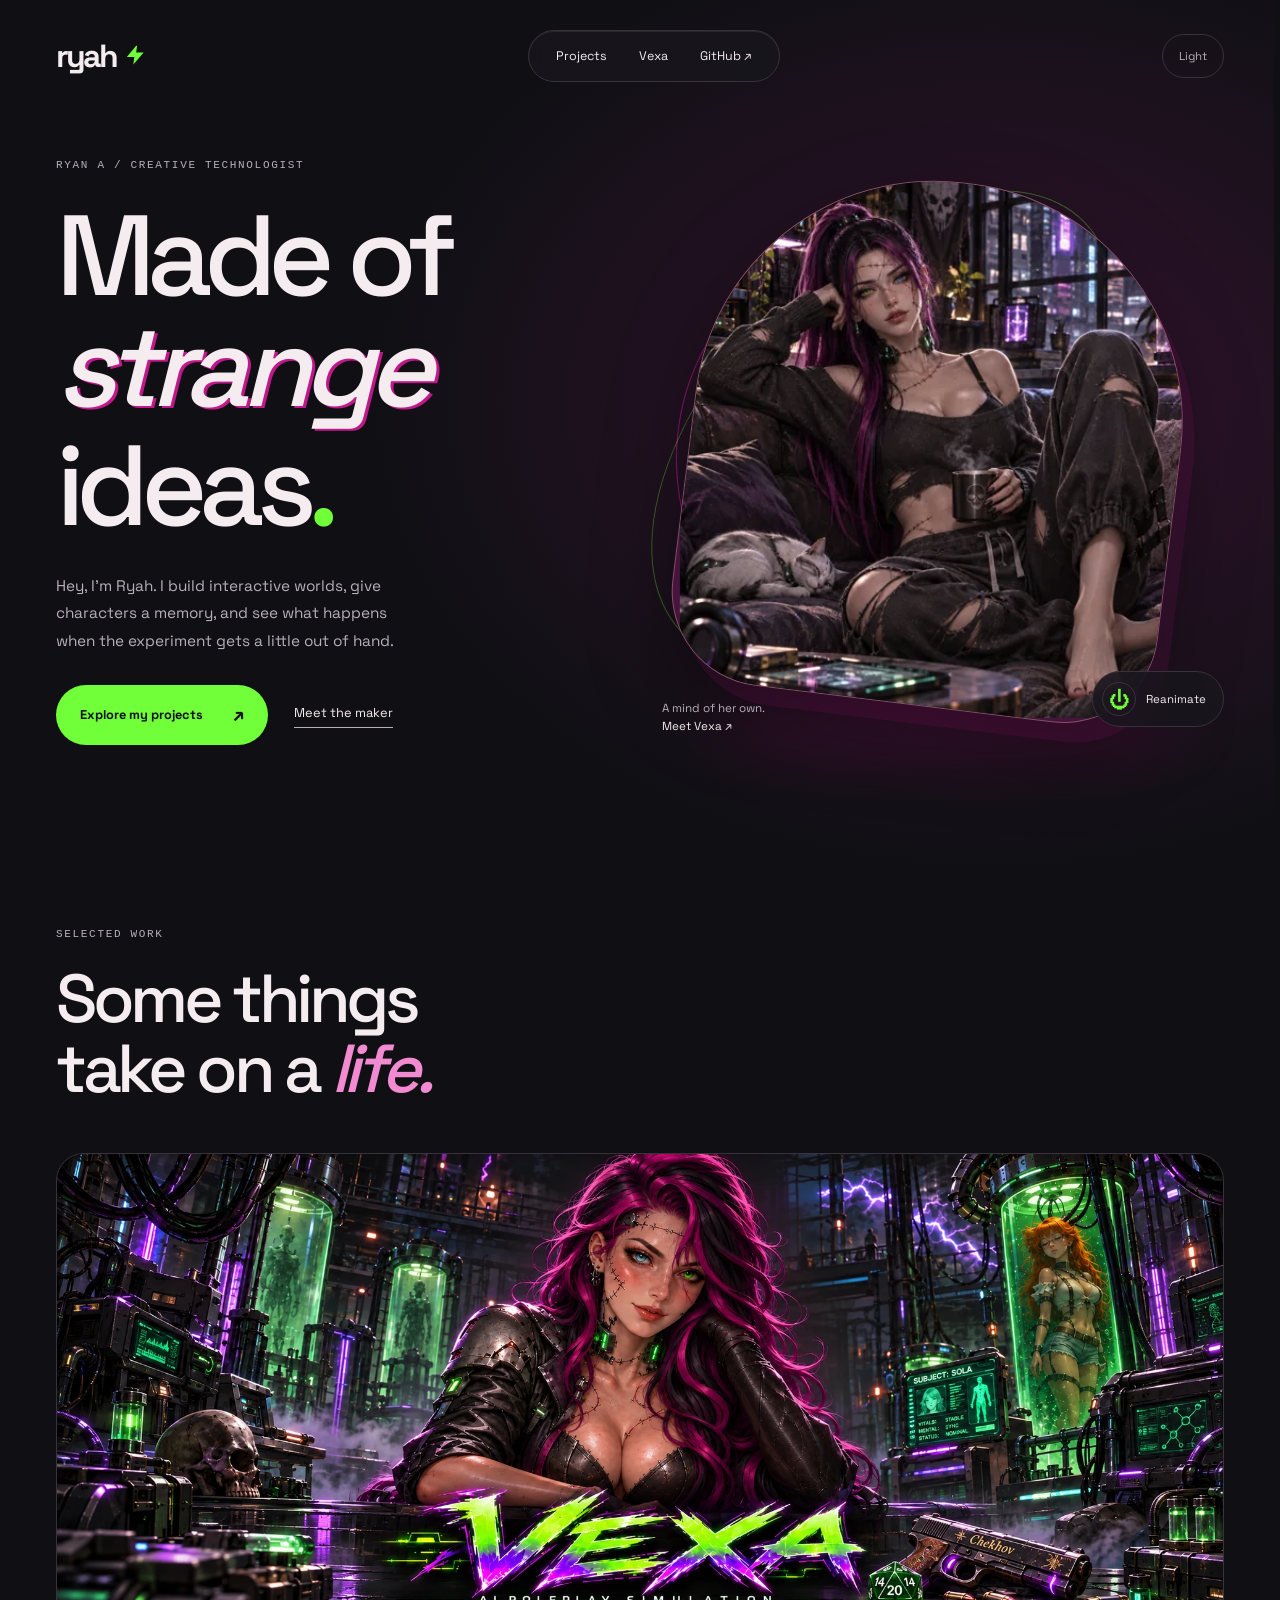
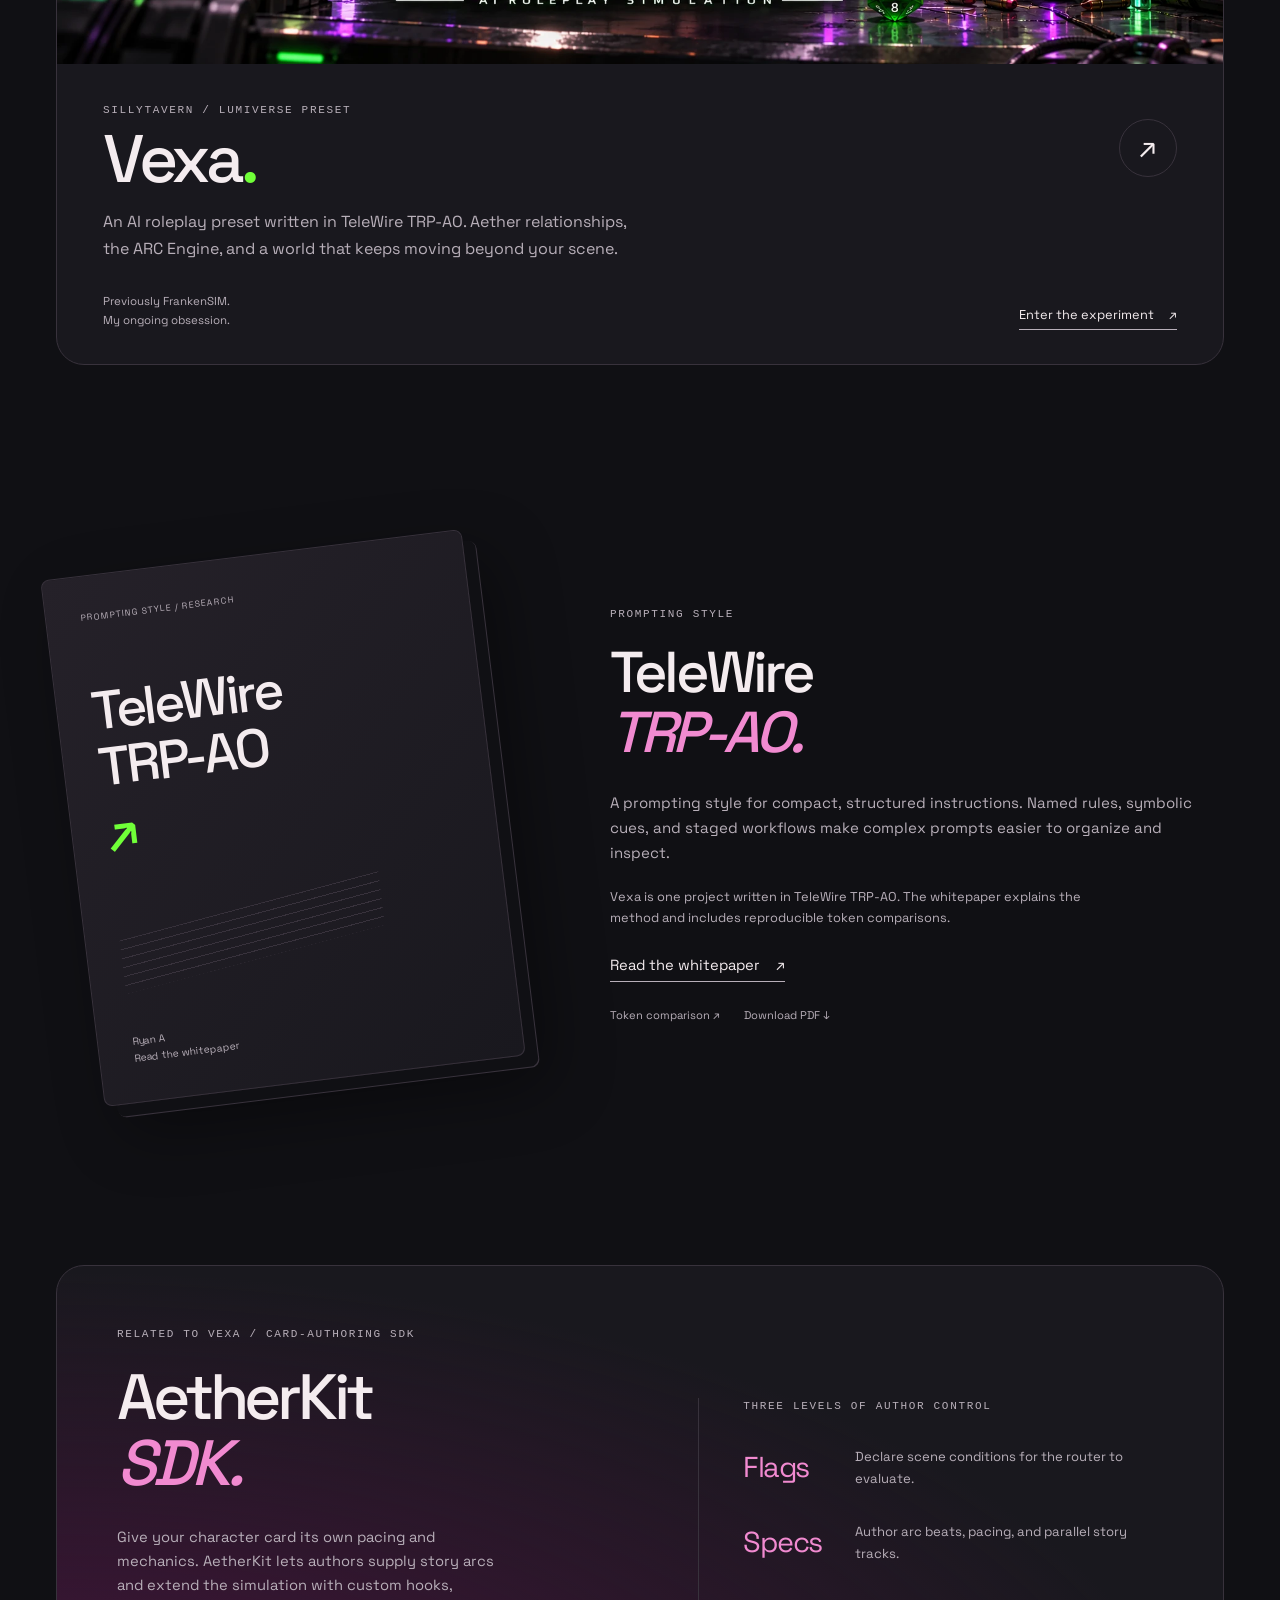
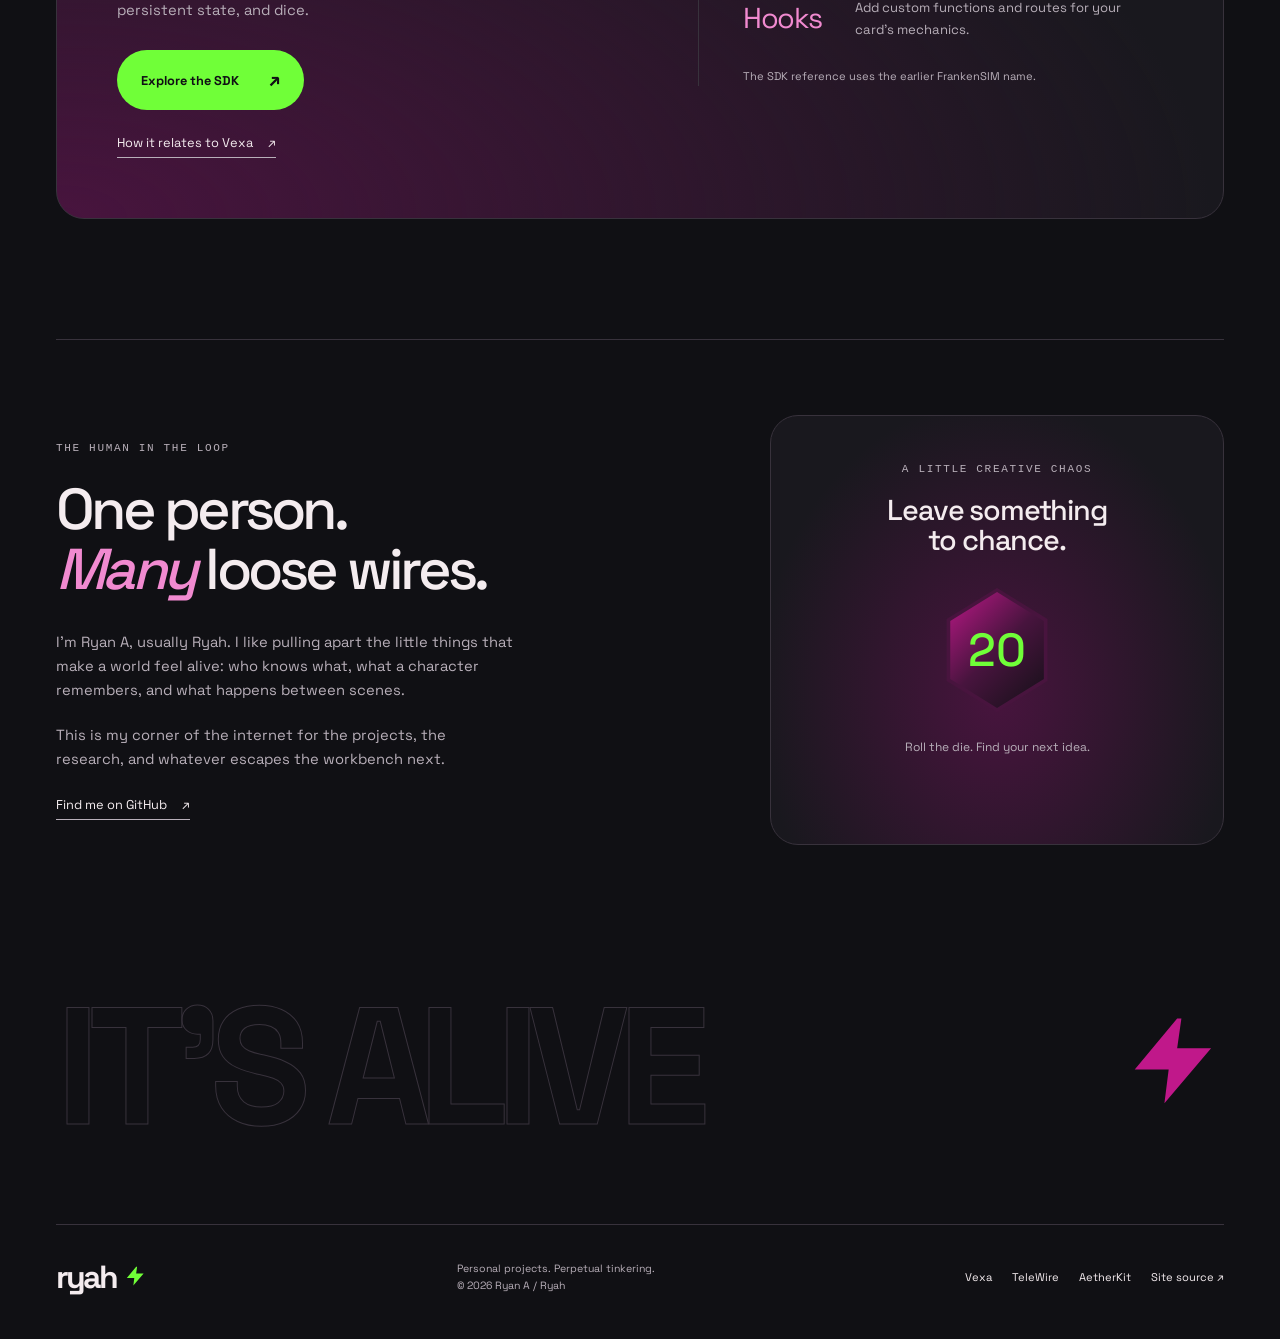
==== commit 81997ecc: "Refresh Vexa artwork and preserve full homepage banner Add responsive WebP artwork across the portfo" ====
--- a/index.html
+++ b/index.html
@@ -78,10 +78,15 @@
           <div class="orbit orbit-two" aria-hidden="true"></div>
           <figure class="specimen">
             <img
-              src="assets/vexa-portrait.webp"
-              width="900"
-              height="900"
-              alt="Vexa, a stitched cyberpunk character with magenta hair and mismatched glowing eyes"
+              src="assets/vexa-neon.webp"
+              srcset="
+                assets/vexa-neon-480.webp 480w,
+                assets/vexa-neon.webp     960w
+              "
+              sizes="(max-width: 600px) 85vw, (max-width: 1000px) 65vw, 480px"
+              width="960"
+              height="1050"
+              alt="Vexa with magenta hair and mismatched eyes, holding a mug beside a sleeping cat"
               fetchpriority="high"
             />
           </figure>
@@ -115,10 +120,16 @@
         <article class="project feature-project" data-reveal>
           <a class="project-image" href="vexa/" aria-label="Explore Vexa"
             ><img
-              src="assets/vexa-lab.webp"
-              width="1600"
-              height="900"
-              alt="Vexa in her neon laboratory with the Vexa roleplay simulation wordmark"
+              src="assets/vexa-biotech-banner.webp"
+              srcset="
+                assets/vexa-biotech-banner-480.webp  480w,
+                assets/vexa-biotech-banner-960.webp  960w,
+                assets/vexa-biotech-banner.webp     1888w
+              "
+              sizes="(max-width: 1200px) 90vw, 1200px"
+              width="1888"
+              height="826"
+              alt="Vexa in a neon biotech laboratory above the Vexa AI Roleplay Simulation logo"
               loading="lazy"
           /></a>
           <div class="project-copy">
--- a/assets/site.css
+++ b/assets/site.css
@@ -317,7 +317,7 @@
 .specimen img {
   height: 100%;
   object-fit: cover;
-  object-position: 52% 50%;
+  object-position: 50% 22%;
   transform: scale(1.05) rotate(-7deg);
   filter: saturate(0.82);
   transition:
@@ -1653,3 +1653,36 @@
     bottom: 8px;
   }
 }
+
+/* Each Vexa scene gets a crop suited to its placement. */
+.feature-project .project-image img {
+  aspect-ratio: 16 / 7;
+  height: auto;
+  object-fit: contain;
+  transform: none;
+}
+.vexa-cover img {
+  aspect-ratio: 16 / 9;
+  object-position: 45% 40%;
+}
+.vexa-life {
+  margin-top: 38px;
+  max-width: 400px;
+}
+.vexa-life img {
+  border-radius: 24px;
+  border: 1px solid var(--line);
+  aspect-ratio: 4 / 5;
+  object-fit: cover;
+}
+.vexa-life figcaption {
+  margin-top: 12px;
+  font-size: 0.75rem;
+  color: var(--muted);
+}
+@media (max-width: 600px) {
+  .vexa-cover img {
+    aspect-ratio: 4 / 3;
+    object-position: 30% 40%;
+  }
+}
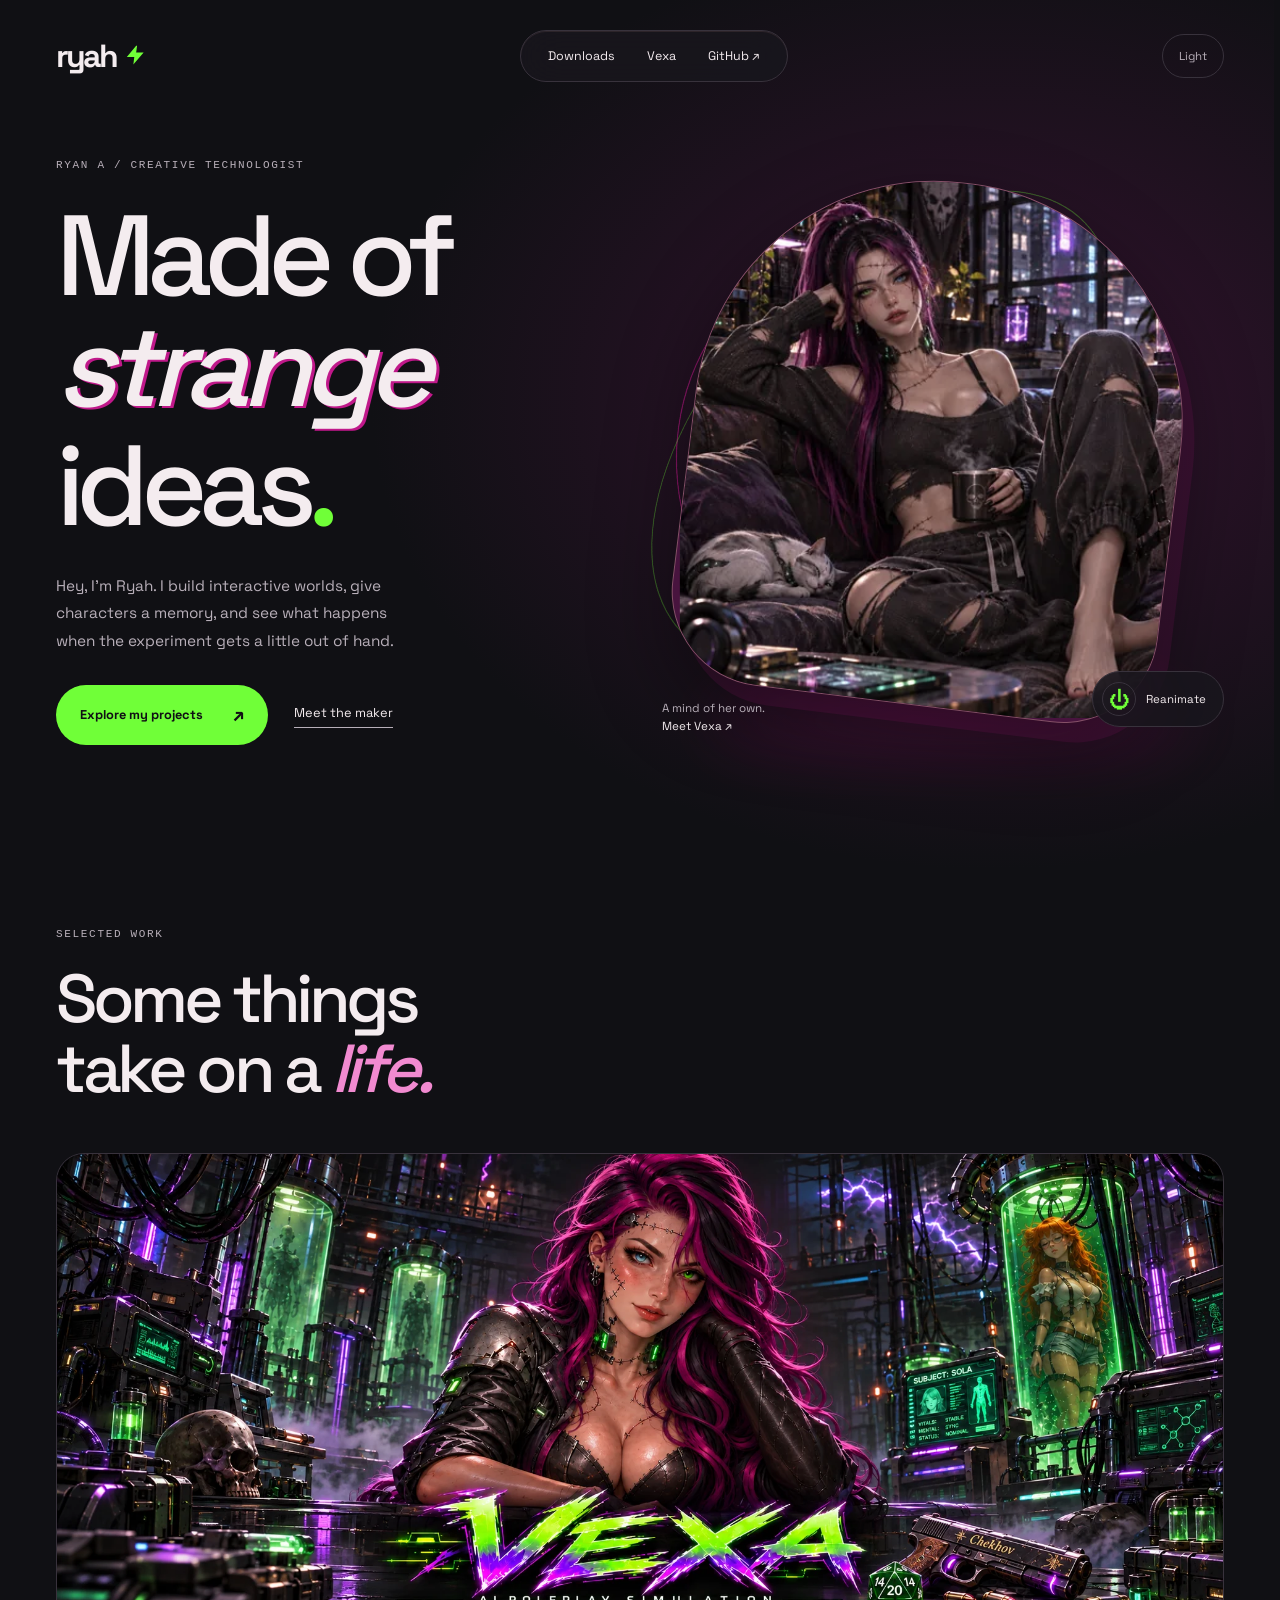
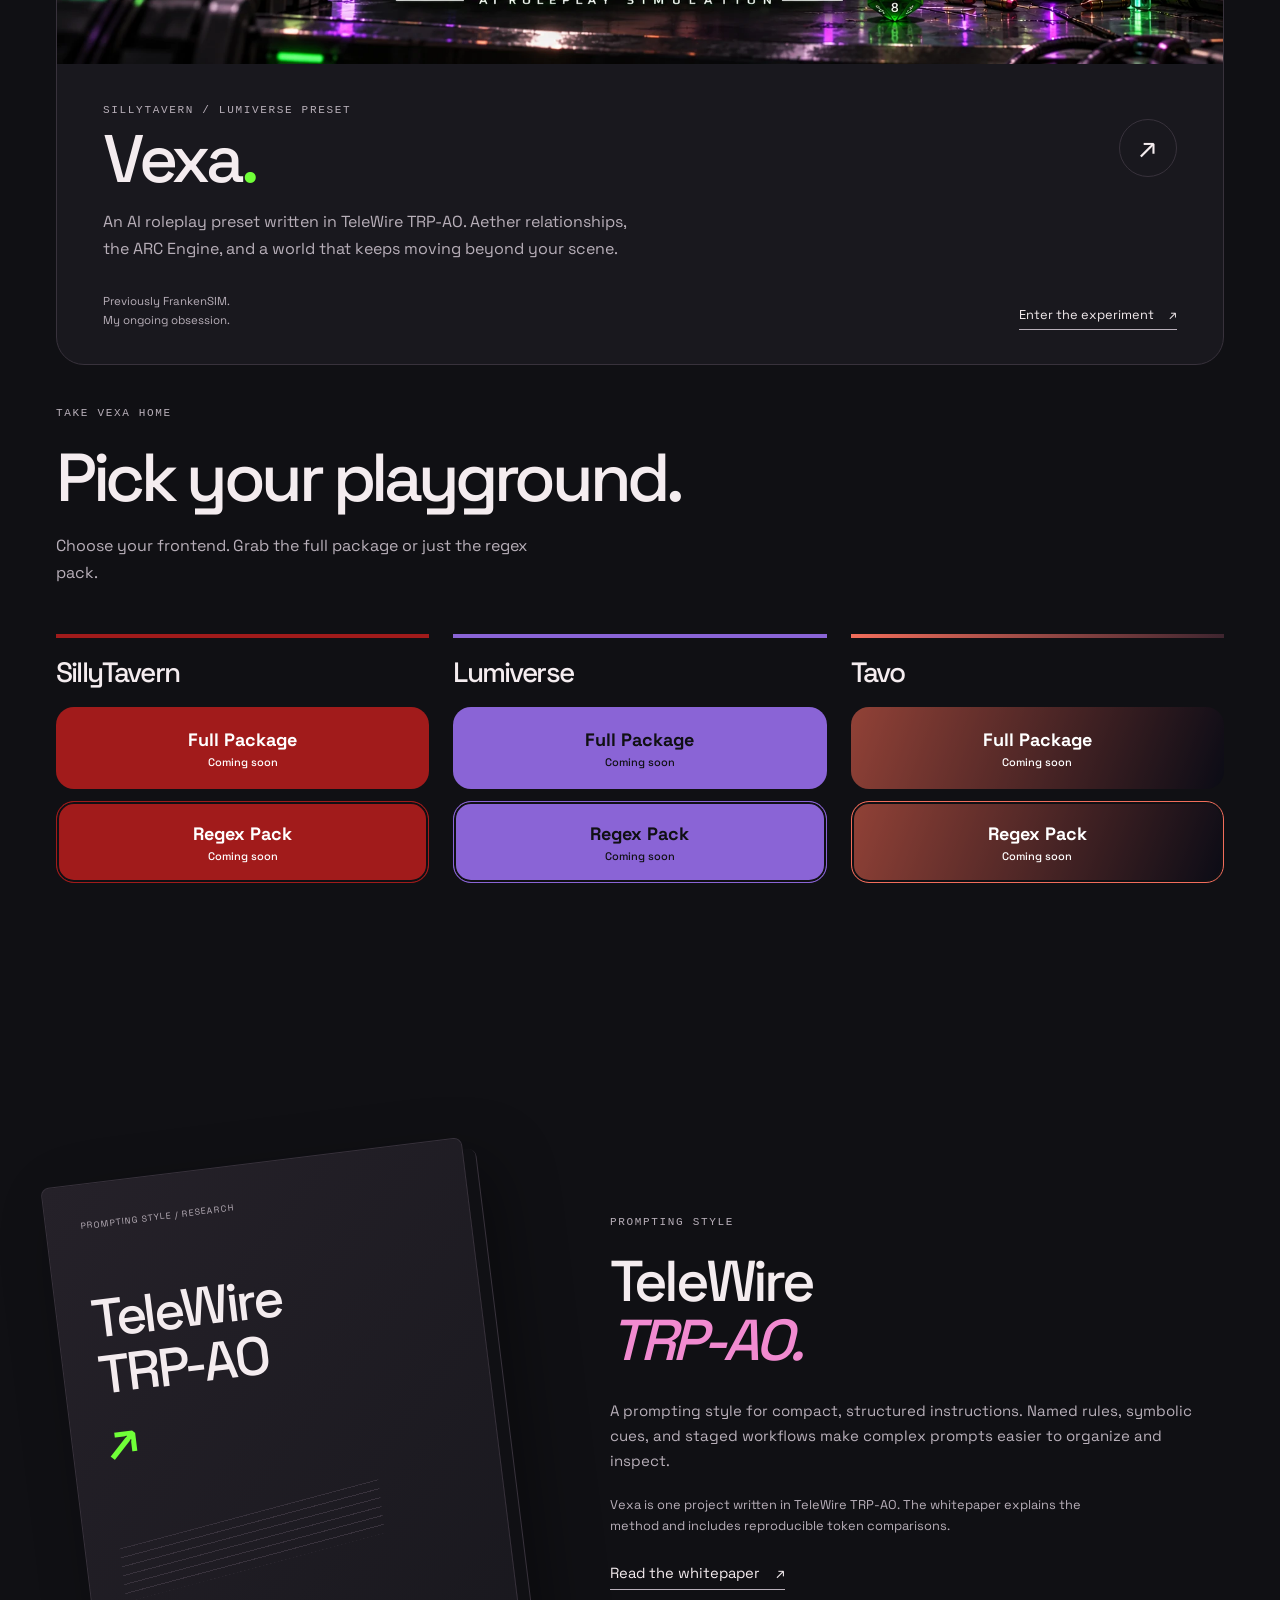
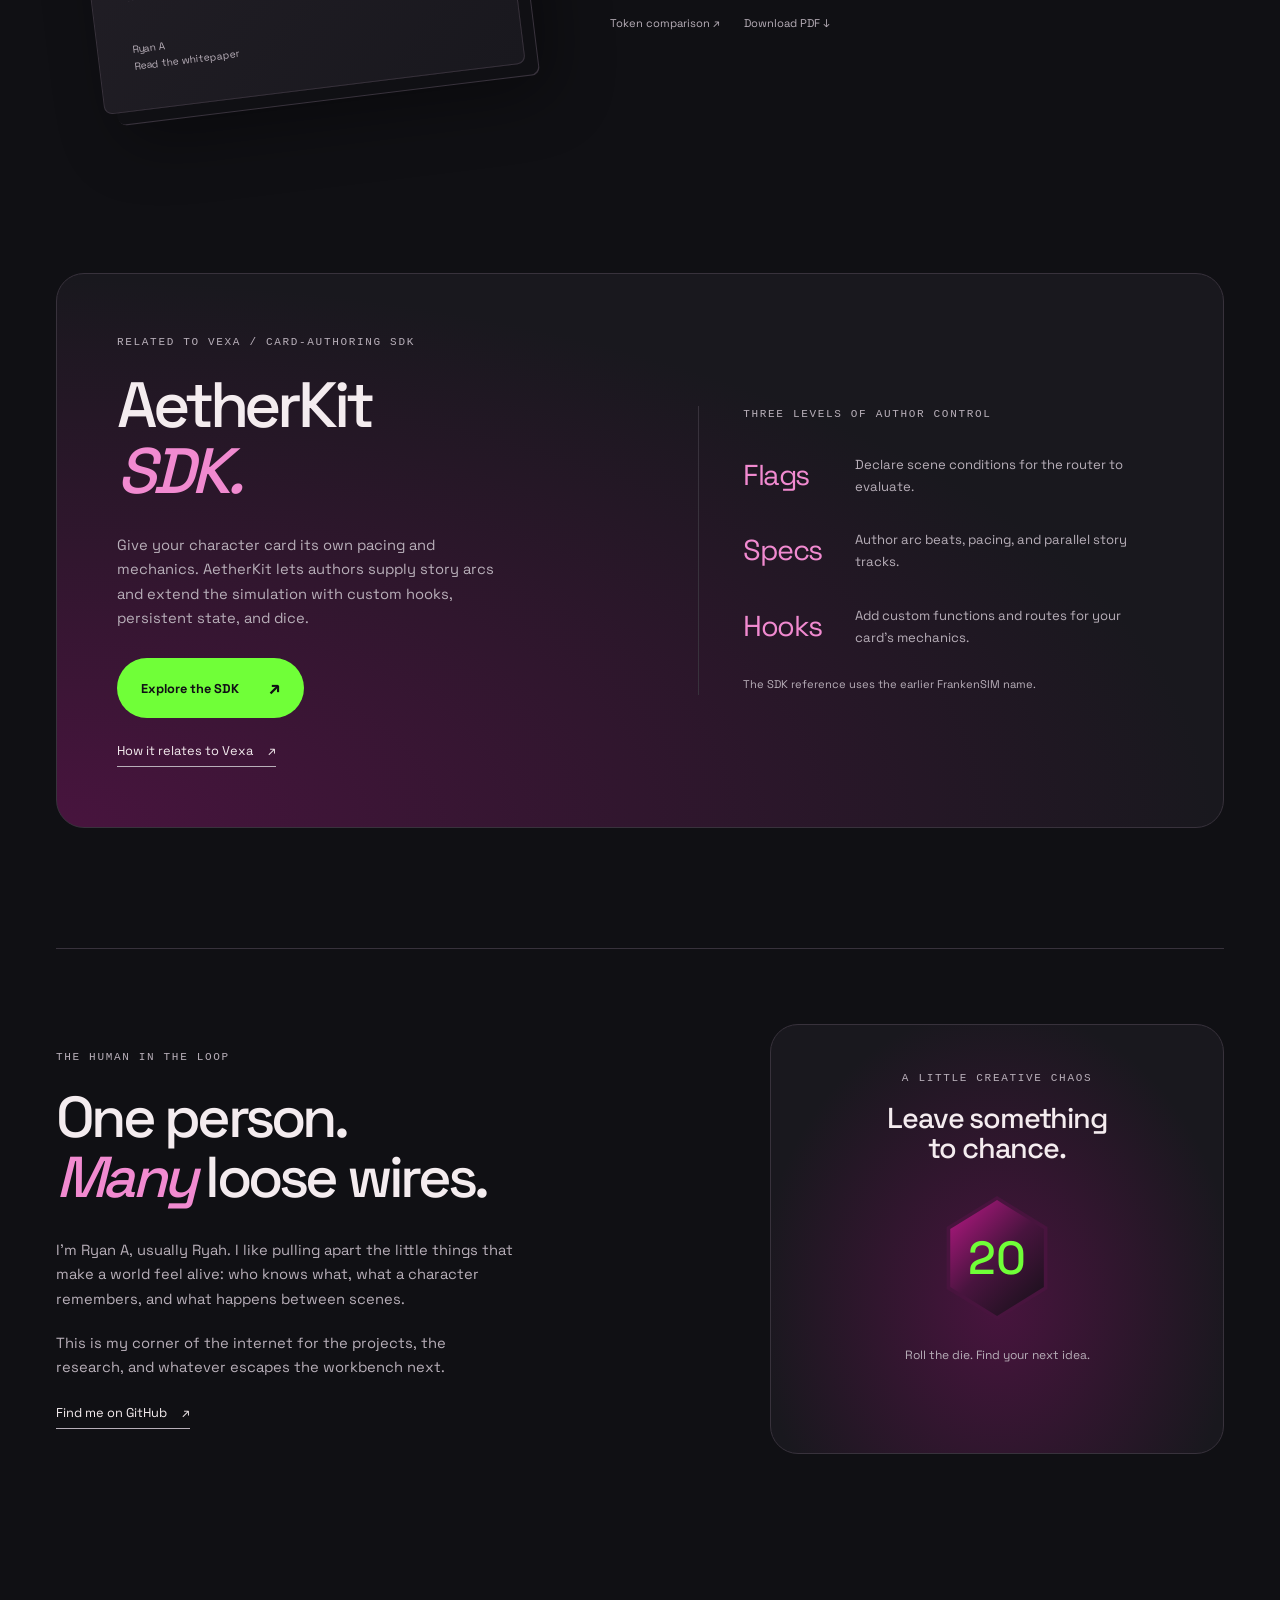
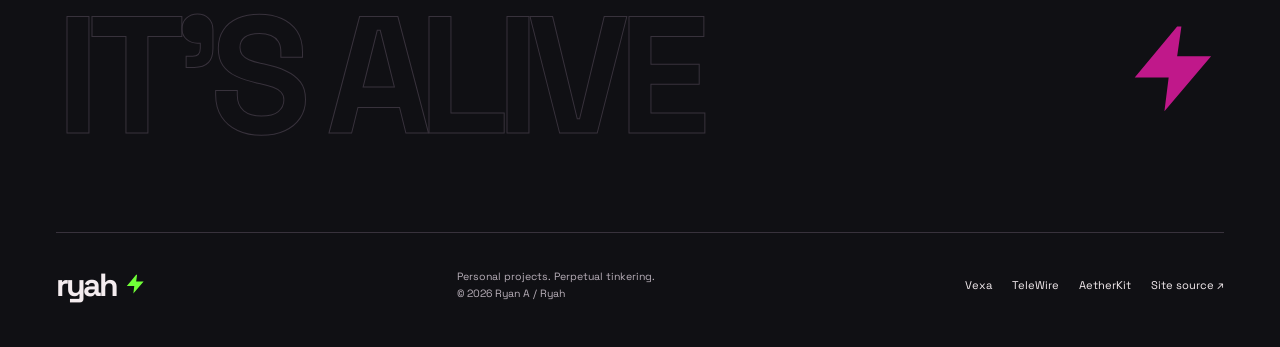
==== commit 1bcdfc69: "Add editable Vexa downloads for SillyTavern, Lumiverse and Tavo Assisted-by: Cindy (https://cindy.ap" ====
--- a/index.html
+++ b/index.html
@@ -21,7 +21,7 @@
     />
     <link rel="canonical" href="https://ryah.github.io/" />
     <link rel="icon" href="assets/favicon.svg" type="image/svg+xml" />
-    <link rel="stylesheet" href="assets/site.css?v=reanimated3" />
+    <link rel="stylesheet" href="assets/site.css?v=downloads1" />
     <script src="assets/theme.js?v=reanimated2"></script>
     <link
       rel="preload"
@@ -45,7 +45,7 @@
             <path d="M13 2 3 14h8l-1 8 11-13h-8l1-7Z" /></svg></span
       ></a>
       <nav class="nav" aria-label="Main navigation">
-        <a href="#work">Projects</a><a href="vexa/">Vexa</a
+        <a href="#downloads">Downloads</a><a href="vexa/">Vexa</a
         ><a href="https://github.com/Ryah"
           >GitHub <span aria-hidden="true">&#8599;</span></a
         >
@@ -156,6 +156,50 @@
           </div>
         </article>
       </section>
+      <!-- VEXA DOWNLOAD LINKS: edit the six href="" values below.
+           Paste a direct file URL between the quotes. Leave empty for Coming soon.
+           Example: href="https://example.com/Vexa-Full-Package.zip"
+           No other edits or build step needed. -->
+      <section class="downloads-section wrap" id="downloads" aria-labelledby="downloads-heading">
+        <div class="section-heading">
+          <p class="eyebrow">Take Vexa home</p>
+          <h2 id="downloads-heading">Pick your playground.</h2>
+          <p class="downloads-intro">Choose your frontend. Grab the full package or just the regex pack.</p>
+        </div>
+        <div class="download-grid">
+          <article class="download-platform download-platform--st" aria-labelledby="download-st">
+            <h3 id="download-st">SillyTavern</h3>
+            <!-- SILLYTAVERN: Full Package, then Regex Pack -->
+            <a class="download-button" data-download href="" aria-label="SillyTavern Full Package"><span>Full Package</span><small>Coming soon</small></a>
+            <a class="download-button download-button--regex" data-download href="" aria-label="SillyTavern Regex Pack"><span>Regex Pack</span><small>Coming soon</small></a>
+          </article>
+          <article class="download-platform download-platform--lumi" aria-labelledby="download-lumi">
+            <h3 id="download-lumi">Lumiverse</h3>
+            <!-- LUMIVERSE: Full Package, then Regex Pack -->
+            <a class="download-button" data-download href="" aria-label="Lumiverse Full Package"><span>Full Package</span><small>Coming soon</small></a>
+            <a class="download-button download-button--regex" data-download href="" aria-label="Lumiverse Regex Pack"><span>Regex Pack</span><small>Coming soon</small></a>
+          </article>
+          <article class="download-platform download-platform--tavo" aria-labelledby="download-tavo">
+            <h3 id="download-tavo">Tavo</h3>
+            <!-- TAVO: Full Package, then Regex Pack -->
+            <a class="download-button" data-download href="" aria-label="Tavo Full Package"><span>Full Package</span><small>Coming soon</small></a>
+            <a class="download-button download-button--regex" data-download href="" aria-label="Tavo Regex Pack"><span>Regex Pack</span><small>Coming soon</small></a>
+          </article>
+        </div>
+      </section>
+      <script>
+        // A filled href makes its button live; empty links never reload the page.
+        document.querySelectorAll("[data-download]").forEach((link) => {
+          const available = Boolean(link.getAttribute("href").trim());
+          if (available) {
+            link.querySelector("small").textContent = "Download ↓";
+          } else {
+            link.removeAttribute("href");
+            link.setAttribute("role", "link");
+            link.setAttribute("aria-disabled", "true");
+          }
+        });
+      </script>
       <section
         class="research-section wrap"
         id="telewire"
--- a/assets/site.css
+++ b/assets/site.css
@@ -2,6 +2,29 @@
    DESIGN_VARIANCE: 9 / MOTION_INTENSITY: 6 / VISUAL_DENSITY: 3.
    Shape system: 28px panels, arch-shaped specimen, pill controls.
    Frosted navigation is a web approximation, not Apple Liquid Glass. */
+/* Homepage downloads: keep all three frontends on one line. */
+.downloads-section { padding-block: 40px 90px; }
+.downloads-intro { max-width: 48ch; margin-top: 20px; color: var(--muted); }
+.download-grid { display: grid; grid-template-columns: repeat(3, minmax(0, 1fr)); gap: 24px; }
+.download-platform { --platform: #a11b1b; min-width: 0; border-top: 4px solid var(--platform); padding-top: 20px; }
+.download-platform--lumi { --platform: #8a64d6; }
+.download-platform--tavo { --platform: #f26d5b; border-image: linear-gradient(110deg, #f26d5b, #121324) 1; }
+.download-platform h3 { font-size: clamp(14px, 2.4vw, 28px); margin-bottom: 20px; }
+.download-button { display: flex; flex-direction: column; justify-content: center; align-items: center; gap: 4px; min-height: 82px; margin-top: 12px; padding: 12px 8px; border-radius: 18px; background: var(--platform); color: #fff; text-align: center; font-size: clamp(12px, 1.8vw, 18px); font-weight: 700; line-height: 1.3; }
+.download-platform--lumi .download-button { color: #101014; }
+.download-platform--tavo .download-button { background: linear-gradient(#0006, #0006), linear-gradient(110deg, #f26d5b, #121324); }
+.download-button--regex { border: 1px solid var(--platform); box-shadow: inset 0 0 0 2px var(--bg); }
+.download-button small { font-size: 11px; font-weight: 500; }
+.download-button[aria-disabled="true"] { cursor: default; }
+.download-button[href]:hover { color: #fff; filter: brightness(1.1); }
+.download-platform--lumi .download-button[href]:hover { color: #101014; }
+@media (max-width: 600px) {
+  .download-grid { gap: 8px; }
+  .download-platform { padding-top: 12px; }
+  .download-platform h3 { letter-spacing: -.5px; margin-bottom: 14px; }
+  .download-button { border-radius: 12px; padding-inline: 3px; }
+  .downloads-section { padding-block: 30px 55px; }
+}
 @font-face {
   font-family: Space Grotesk;
   src: url("fonts/space-grotesk.ttf") format("truetype");
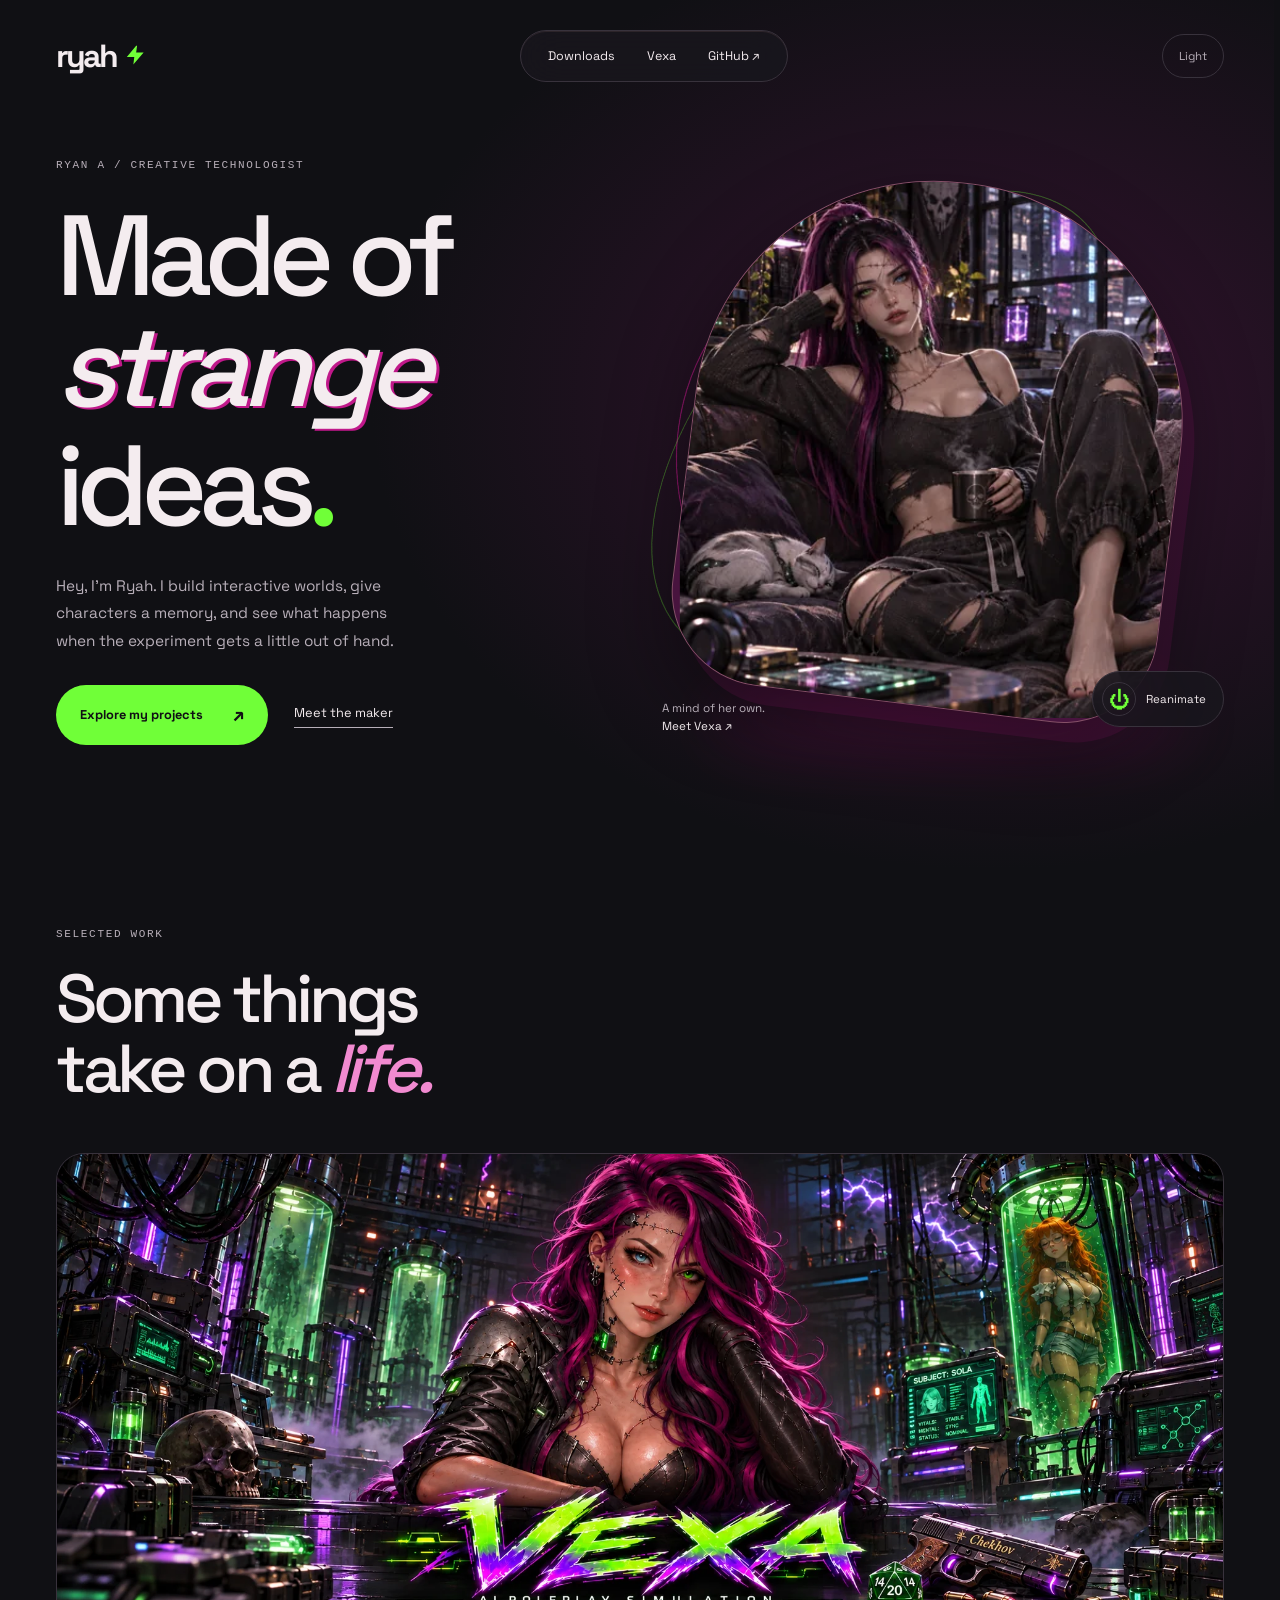
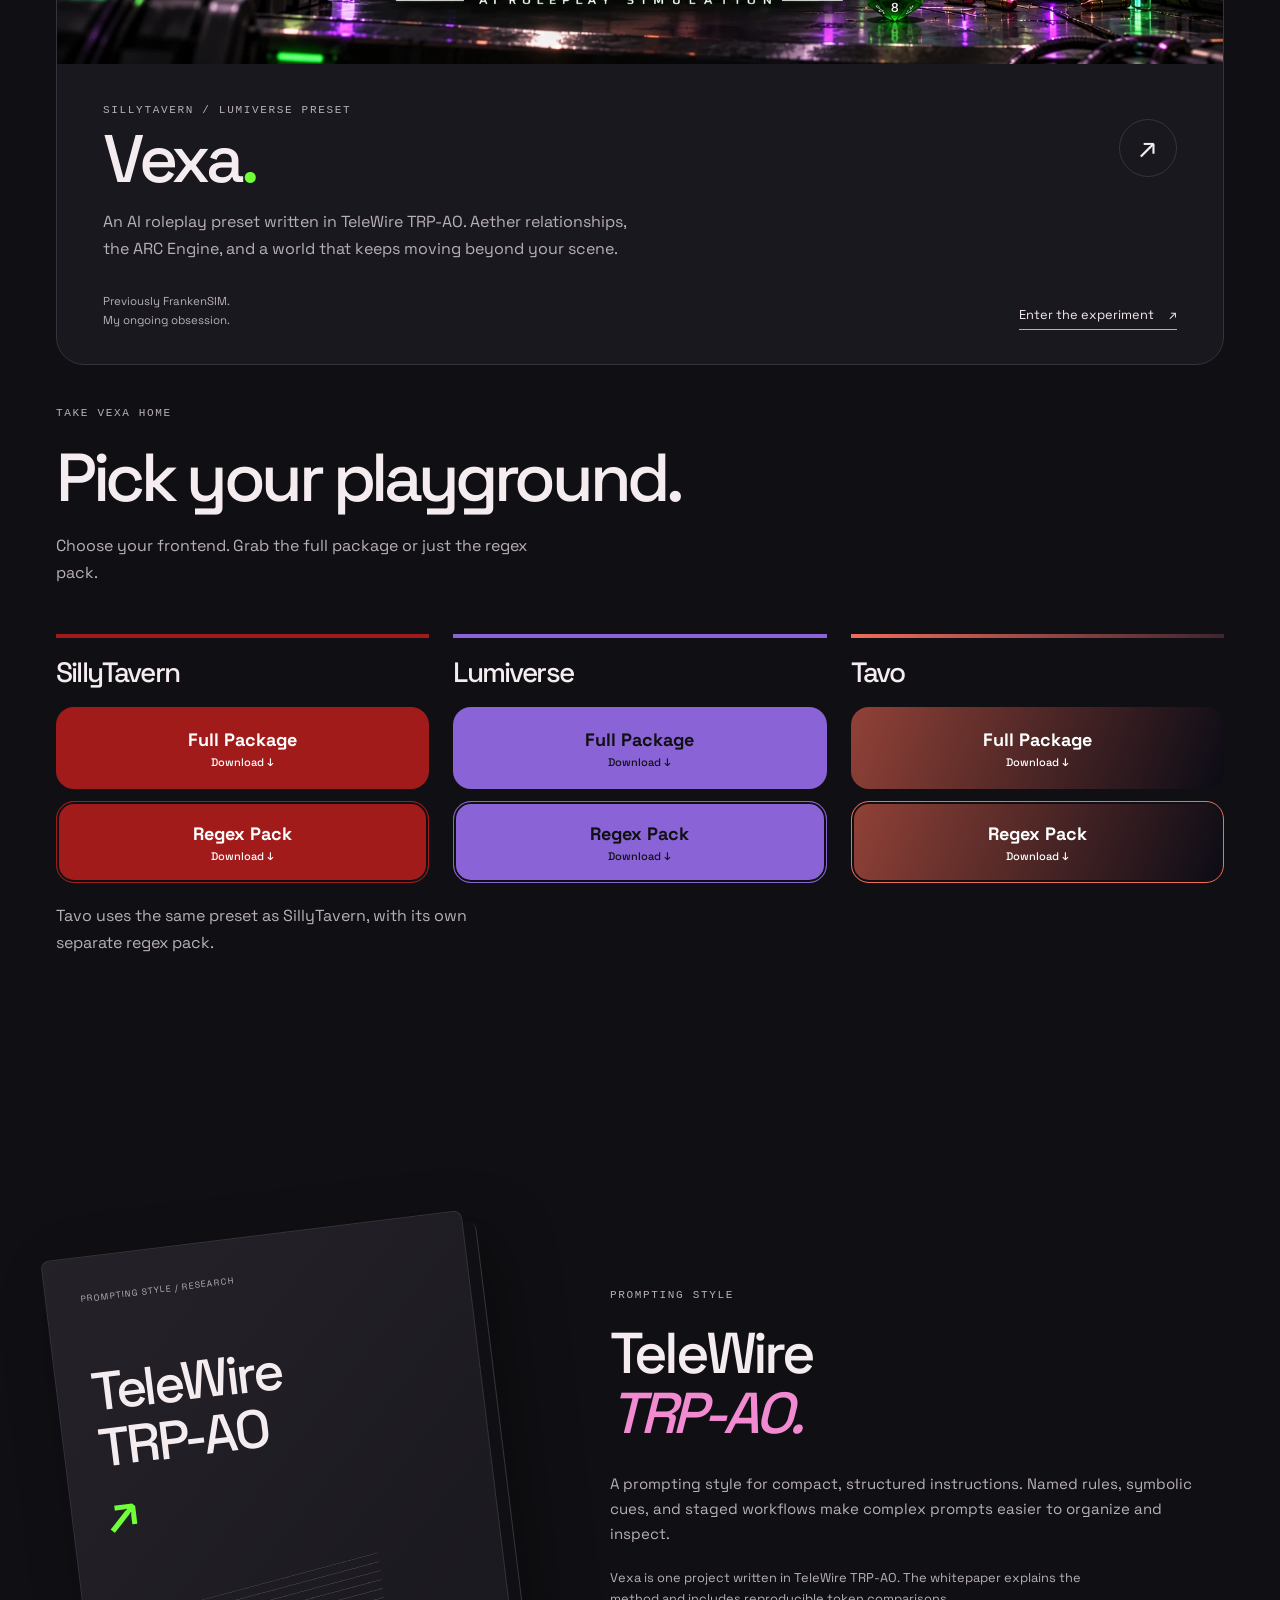
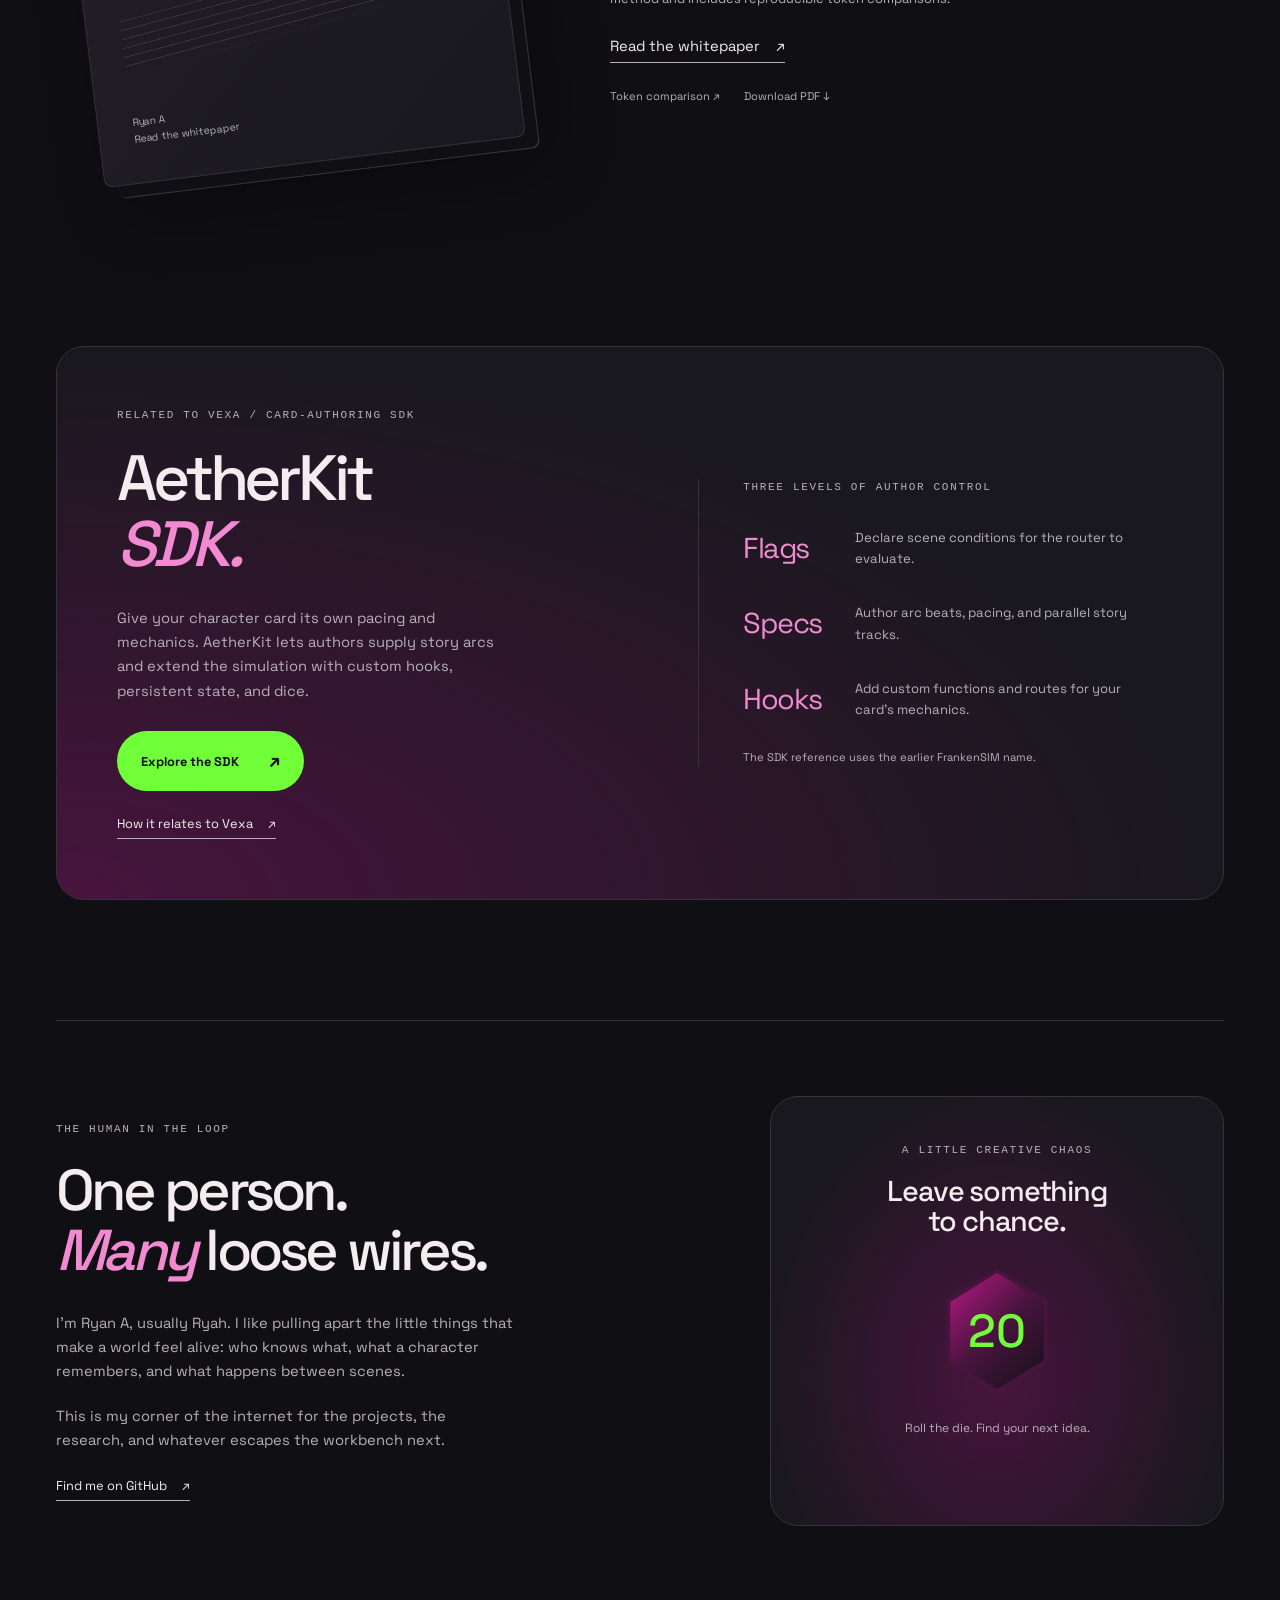
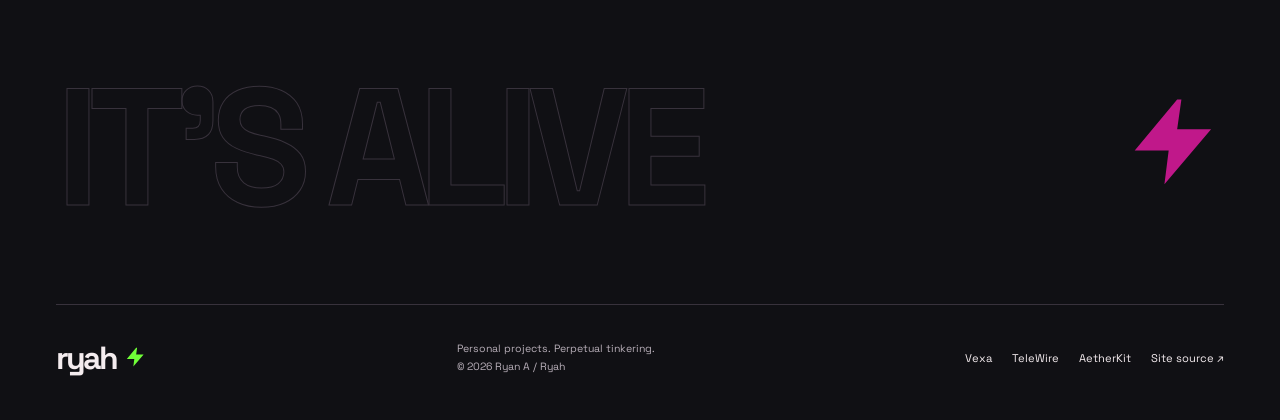
==== commit 456077c8: "Link Vexa v1 downloads for Lumiverse, SillyTavern and Tavo" ====
--- a/index.html
+++ b/index.html
@@ -156,7 +156,7 @@
           </div>
         </article>
       </section>
-      <!-- VEXA DOWNLOAD LINKS: edit the six href="" values below.
+      <!-- VEXA DOWNLOAD LINKS: edit the six download URLs below.
            Paste a direct file URL between the quotes. Leave empty for Coming soon.
            Example: href="https://example.com/Vexa-Full-Package.zip"
            No other edits or build step needed. -->
@@ -170,22 +170,23 @@
           <article class="download-platform download-platform--st" aria-labelledby="download-st">
             <h3 id="download-st">SillyTavern</h3>
             <!-- SILLYTAVERN: Full Package, then Regex Pack -->
-            <a class="download-button" data-download href="" aria-label="SillyTavern Full Package"><span>Full Package</span><small>Coming soon</small></a>
-            <a class="download-button download-button--regex" data-download href="" aria-label="SillyTavern Regex Pack"><span>Regex Pack</span><small>Coming soon</small></a>
+            <a class="download-button" data-download href="https://github.com/Ryah/ST-Freaky-D20-Preset/releases/download/VEXA-v1/ST.%2B.Tavo.Vexa.v1.0.json" aria-label="SillyTavern Full Package"><span>Full Package</span><small>Download &#8595;</small></a>
+            <a class="download-button download-button--regex" data-download href="https://github.com/Ryah/ST-Freaky-D20-Preset/releases/download/VEXA-v1/ST.Vexa.v1.0.-.Regex.json" aria-label="SillyTavern Regex Pack"><span>Regex Pack</span><small>Download &#8595;</small></a>
           </article>
           <article class="download-platform download-platform--lumi" aria-labelledby="download-lumi">
             <h3 id="download-lumi">Lumiverse</h3>
             <!-- LUMIVERSE: Full Package, then Regex Pack -->
-            <a class="download-button" data-download href="" aria-label="Lumiverse Full Package"><span>Full Package</span><small>Coming soon</small></a>
-            <a class="download-button download-button--regex" data-download href="" aria-label="Lumiverse Regex Pack"><span>Regex Pack</span><small>Coming soon</small></a>
+            <a class="download-button" data-download href="https://github.com/Ryah/ST-Freaky-D20-Preset/releases/download/VEXA-v1/Lumi.Vexa.v1.0.json" aria-label="Lumiverse Full Package"><span>Full Package</span><small>Download &#8595;</small></a>
+            <a class="download-button download-button--regex" data-download href="https://github.com/Ryah/ST-Freaky-D20-Preset/releases/download/VEXA-v1/Lumi.Vexa.v1.0.-.Regex.json" aria-label="Lumiverse Regex Pack"><span>Regex Pack</span><small>Download &#8595;</small></a>
           </article>
           <article class="download-platform download-platform--tavo" aria-labelledby="download-tavo">
             <h3 id="download-tavo">Tavo</h3>
             <!-- TAVO: Full Package, then Regex Pack -->
-            <a class="download-button" data-download href="" aria-label="Tavo Full Package"><span>Full Package</span><small>Coming soon</small></a>
-            <a class="download-button download-button--regex" data-download href="" aria-label="Tavo Regex Pack"><span>Regex Pack</span><small>Coming soon</small></a>
+            <a class="download-button" data-download href="https://github.com/Ryah/ST-Freaky-D20-Preset/releases/download/VEXA-v1/ST.%2B.Tavo.Vexa.v1.0.json" aria-label="Tavo Full Package"><span>Full Package</span><small>Download &#8595;</small></a>
+            <a class="download-button download-button--regex" data-download href="https://github.com/Ryah/ST-Freaky-D20-Preset/releases/download/VEXA-v1/Tavo.Vexa.v1.0.Regex.zip" aria-label="Tavo Regex Pack"><span>Regex Pack</span><small>Download &#8595;</small></a>
           </article>
         </div>
+        <p class="downloads-intro">Tavo uses the same preset as SillyTavern, with its own separate regex pack.</p>
       </section>
       <script>
         // A filled href makes its button live; empty links never reload the page.
--- a/assets/site.css
+++ b/assets/site.css
@@ -25,6 +25,25 @@
   .download-button { border-radius: 12px; padding-inline: 3px; }
   .downloads-section { padding-block: 30px 55px; }
 }
+/* Vexa community invitation; follows the shared light/dark theme. */
+.vexa-community { padding-bottom: 90px; }
+.vexa-community-card {
+  display: flex;
+  align-items: center;
+  justify-content: space-between;
+  gap: 32px;
+  padding: clamp(24px, 4vw, 48px);
+  border: 1px solid var(--line);
+  border-radius: 28px;
+  background: var(--surface);
+}
+.vexa-community-card h2 { margin: 14px 0; font-size: clamp(1.8rem, 3vw, 3rem); }
+.vexa-community-copy { max-width: 48ch; color: var(--muted); font-size: .95rem; }
+.vexa-community-card .button { flex-shrink: 0; }
+@media (max-width: 760px) {
+  .vexa-community { padding-bottom: 55px; }
+  .vexa-community-card { flex-direction: column; align-items: stretch; gap: 24px; }
+}
 @font-face {
   font-family: Space Grotesk;
   src: url("fonts/space-grotesk.ttf") format("truetype");
